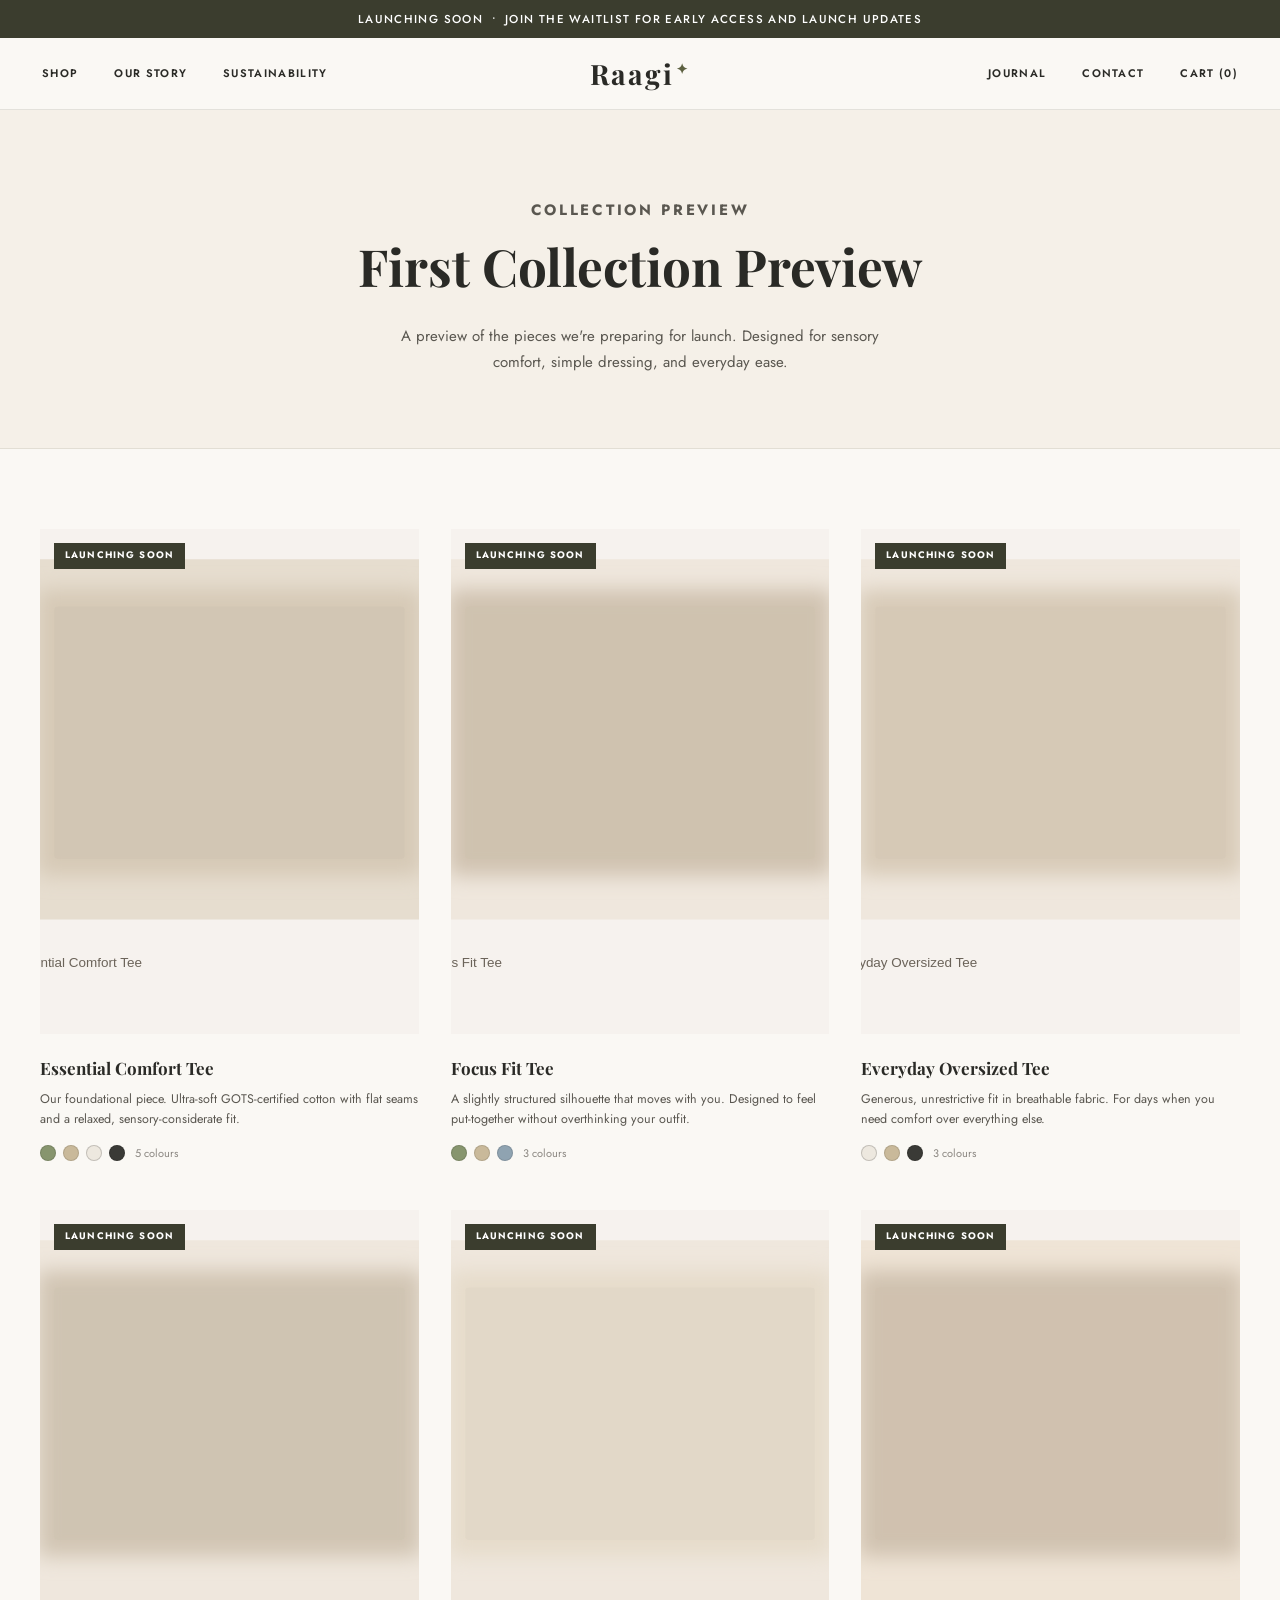
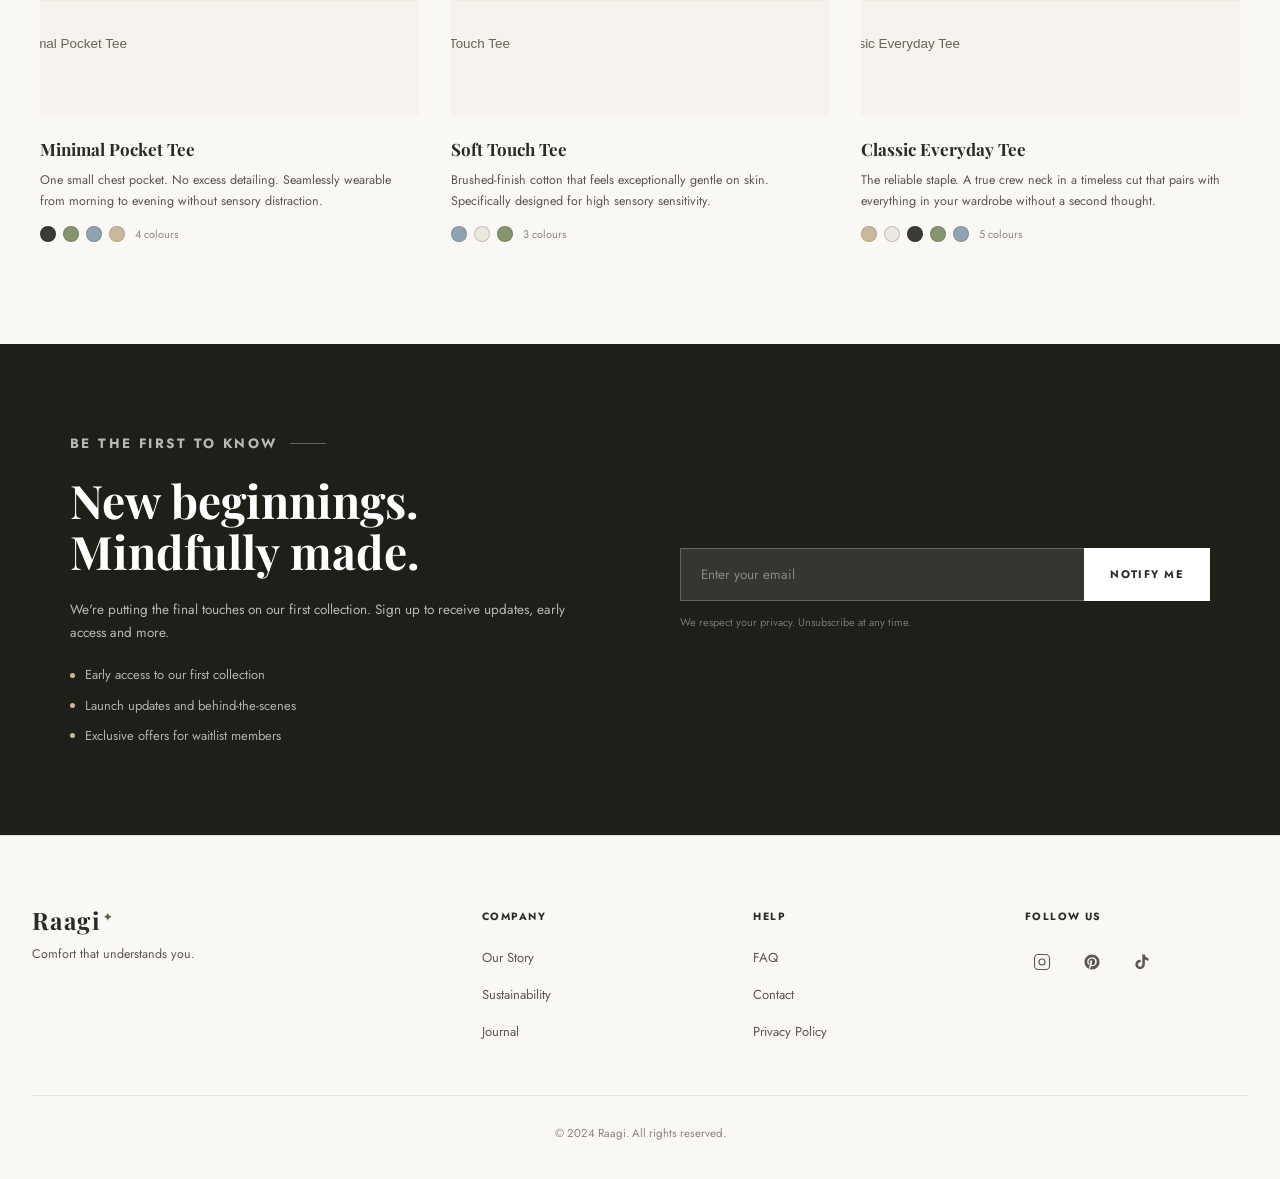
==== shop.html @ 1d4636ae "Initial commit: Raagi landing page and shop" ====
<!DOCTYPE html>
<html lang="en">
<head>
  <meta charset="UTF-8" />
  <meta name="viewport" content="width=device-width, initial-scale=1.0" />
  <title>Shop — Raagi</title>
  <link rel="preconnect" href="https://fonts.googleapis.com" />
  <link rel="preconnect" href="https://fonts.gstatic.com" crossorigin />
  <link href="https://fonts.googleapis.com/css2?family=Playfair+Display:wght@400;700&family=Jost:wght@300;400;500;600;700&display=swap" rel="stylesheet" />
  <link rel="stylesheet" href="styles.css" />
</head>
<body>

  <!-- ── Announcement Bar ─────────────────────────────────── -->
  <div class="announcement-bar">
    Launching Soon &nbsp;•&nbsp; Join the waitlist for early access and launch updates
  </div>

  <!-- ── Navigation ──────────────────────────────────────── -->
  <nav class="site-nav" id="siteNav">
    <div class="nav-inner">
      <div class="nav-left">
        <a href="shop.html" class="nav-link">Shop</a>
        <a href="index.html#story" class="nav-link">Our Story</a>
        <a href="index.html#sustainability" class="nav-link">Sustainability</a>
      </div>

      <a href="index.html" class="nav-logo">
        <span class="nav-logo-text">Raagi<sup>✦</sup></span>
      </a>

      <div class="nav-right">
        <a href="index.html#journal" class="nav-link">Journal</a>
        <a href="index.html#contact" class="nav-link">Contact</a>
        <a href="#" class="nav-link">Cart (0)</a>
        <button class="nav-hamburger" id="menuBtn" aria-label="Open menu">
          <span></span><span></span><span></span>
        </button>
      </div>
    </div>
  </nav>

  <!-- Mobile Nav Overlay -->
  <div class="mobile-nav" id="mobileNav">
    <button class="mobile-nav-close" id="menuClose" aria-label="Close menu">&times;</button>
    <a href="shop.html" class="nav-link">Shop</a>
    <a href="index.html#story" class="nav-link">Our Story</a>
    <a href="index.html#sustainability" class="nav-link">Sustainability</a>
    <a href="index.html#journal" class="nav-link">Journal</a>
    <a href="index.html#contact" class="nav-link">Contact</a>
    <a href="index.html#waitlist" class="nav-link">Join Waitlist</a>
  </div>

  <!-- ── Shop Hero ────────────────────────────────────────── -->
  <header class="shop-hero">
    <p class="shop-eyebrow">Collection Preview</p>
    <h1>First Collection Preview</h1>
    <p>A preview of the pieces we're preparing for launch. Designed for sensory comfort, simple dressing, and everyday ease.</p>
  </header>

  <!-- ── Products Grid ────────────────────────────────────── -->
  <section class="products-section">
    <div class="products-grid">

      <!-- Product 1 -->
      <article class="product-card">
        <div class="product-img-wrap">
          <div class="product-img-ph" style="background: url('/images/product-1.svg') center/cover no-repeat, linear-gradient(140deg,#ede8df,#c9b99a);">&nbsp;</div>
          <span class="product-badge">Launching Soon</span>
        </div>
        <h2 class="product-name">Essential Comfort Tee</h2>
        <p class="product-desc">Our foundational piece. Ultra-soft GOTS-certified cotton with flat seams and a relaxed, sensory-considerate fit.</p>
        <div class="product-swatches">
          <span class="swatch sage" title="Sage"></span>
          <span class="swatch sand" title="Sand"></span>
          <span class="swatch cream-sw" title="Cream"></span>
          <span class="swatch charcoal-s" title="Charcoal"></span>
          <span class="swatch-label">5 colours</span>
        </div>
      </article>

      <!-- Product 2 -->
      <article class="product-card">
        <div class="product-img-wrap">
          <div class="product-img-ph" style="background: url('/images/product-2.svg') center/cover no-repeat, linear-gradient(140deg,#dde0d5,#87956e);">&nbsp;</div>
          <span class="product-badge">Launching Soon</span>
        </div>
        <h2 class="product-name">Focus Fit Tee</h2>
        <p class="product-desc">A slightly structured silhouette that moves with you. Designed to feel put-together without overthinking your outfit.</p>
        <div class="product-swatches">
          <span class="swatch sage" title="Sage"></span>
          <span class="swatch sand" title="Sand"></span>
          <span class="swatch dusty-blue" title="Dusty Blue"></span>
          <span class="swatch-label">3 colours</span>
        </div>
      </article>

      <!-- Product 3 -->
      <article class="product-card">
        <div class="product-img-wrap">
          <div class="product-img-ph" style="background: url('/images/product-3.svg') center/cover no-repeat, linear-gradient(140deg,#f5f0e8,#ede8df);">&nbsp;</div>
          <span class="product-badge">Launching Soon</span>
        </div>
        <h2 class="product-name">Everyday Oversized Tee</h2>
        <p class="product-desc">Generous, unrestrictive fit in breathable fabric. For days when you need comfort over everything else.</p>
        <div class="product-swatches">
          <span class="swatch cream-sw" title="Cream"></span>
          <span class="swatch sand" title="Sand"></span>
          <span class="swatch charcoal-s" title="Charcoal"></span>
          <span class="swatch-label">3 colours</span>
        </div>
      </article>

      <!-- Product 4 -->
      <article class="product-card">
        <div class="product-img-wrap">
          <div class="product-img-ph" style="background: url('/images/product-4.svg') center/cover no-repeat, linear-gradient(140deg,#3a3a36,#4a4d38);">&nbsp;</div>
          <span class="product-badge">Launching Soon</span>
        </div>
        <h2 class="product-name">Minimal Pocket Tee</h2>
        <p class="product-desc">One small chest pocket. No excess detailing. Seamlessly wearable from morning to evening without sensory distraction.</p>
        <div class="product-swatches">
          <span class="swatch charcoal-s" title="Charcoal"></span>
          <span class="swatch sage" title="Sage"></span>
          <span class="swatch dusty-blue" title="Dusty Blue"></span>
          <span class="swatch sand" title="Sand"></span>
          <span class="swatch-label">4 colours</span>
        </div>
      </article>

      <!-- Product 5 -->
      <article class="product-card">
        <div class="product-img-wrap">
          <div class="product-img-ph" style="background: url('/images/product-5.svg') center/cover no-repeat, linear-gradient(140deg,#8fa3b1,#b5c4cc);">&nbsp;</div>
          <span class="product-badge">Launching Soon</span>
        </div>
        <h2 class="product-name">Soft Touch Tee</h2>
        <p class="product-desc">Brushed-finish cotton that feels exceptionally gentle on skin. Specifically designed for high sensory sensitivity.</p>
        <div class="product-swatches">
          <span class="swatch dusty-blue" title="Dusty Blue"></span>
          <span class="swatch cream-sw" title="Cream"></span>
          <span class="swatch sage" title="Sage"></span>
          <span class="swatch-label">3 colours</span>
        </div>
      </article>

      <!-- Product 6 -->
      <article class="product-card">
        <div class="product-img-wrap">
          <div class="product-img-ph" style="background: url('/images/product-6.svg') center/cover no-repeat, linear-gradient(140deg,#c9b99a,#b0a08a);">&nbsp;</div>
          <span class="product-badge">Launching Soon</span>
        </div>
        <h2 class="product-name">Classic Everyday Tee</h2>
        <p class="product-desc">The reliable staple. A true crew neck in a timeless cut that pairs with everything in your wardrobe without a second thought.</p>
        <div class="product-swatches">
          <span class="swatch sand" title="Sand"></span>
          <span class="swatch cream-sw" title="Cream"></span>
          <span class="swatch charcoal-s" title="Charcoal"></span>
          <span class="swatch sage" title="Sage"></span>
          <span class="swatch dusty-blue" title="Dusty Blue"></span>
          <span class="swatch-label">5 colours</span>
        </div>
      </article>

    </div>
  </section>

  <!-- ── Waitlist CTA ─────────────────────────────────────── -->
  <section class="waitlist-section" id="waitlist">
    <div class="waitlist-bg"></div>
    <div class="waitlist-overlay"></div>
    <div class="waitlist-inner">

      <div class="waitlist-left">
        <p class="waitlist-eyebrow">Be the first to know</p>
        <h2>New beginnings.<br>Mindfully made.</h2>
        <p>We're putting the final touches on our first collection. Sign up to receive updates, early access and more.</p>
        <ul class="waitlist-bullets">
          <li>Early access to our first collection</li>
          <li>Launch updates and behind-the-scenes</li>
          <li>Exclusive offers for waitlist members</li>
        </ul>
      </div>

      <div class="waitlist-right">
        <div class="waitlist-form-wrap" id="waitlistFormWrap">
          <form class="waitlist-form" id="waitlistForm" novalidate>
            <input type="email" id="waitlistEmail" placeholder="Enter your email" autocomplete="email" required />
            <button type="submit">Notify Me</button>
          </form>
          <p class="waitlist-note">We respect your privacy. Unsubscribe at any time.</p>
        </div>
        <p class="waitlist-success" id="waitlistSuccess">
          Thank you — you're on the list. We'll be in touch soon.
        </p>
      </div>

    </div>
  </section>

  <!-- ── Footer ──────────────────────────────────────────── -->
  <footer class="site-footer">
    <div class="footer-inner">

      <div class="footer-brand">
        <div class="footer-logo-text">Raagi<sup>✦</sup></div>
        <p class="footer-brand-tagline">Comfort that understands you.</p>
      </div>

      <div class="footer-col">
        <h4>Company</h4>
        <ul>
          <li><a href="index.html#story">Our Story</a></li>
          <li><a href="index.html#sustainability">Sustainability</a></li>
          <li><a href="index.html#journal">Journal</a></li>
        </ul>
      </div>

      <div class="footer-col">
        <h4>Help</h4>
        <ul>
          <li><a href="index.html#faq">FAQ</a></li>
          <li><a href="index.html#contact">Contact</a></li>
          <li><a href="index.html#privacy">Privacy Policy</a></li>
        </ul>
      </div>

      <div class="footer-col">
        <h4>Follow Us</h4>
        <div class="footer-social">
          <a href="#" aria-label="Instagram">
            <svg viewBox="0 0 24 24" fill="none" stroke="currentColor" stroke-width="1.5" stroke-linecap="round" stroke-linejoin="round">
              <rect x="2" y="2" width="20" height="20" rx="5" ry="5"/>
              <circle cx="12" cy="12" r="4"/>
              <circle cx="17.5" cy="6.5" r="0.5" fill="currentColor" stroke="none"/>
            </svg>
          </a>
          <a href="#" aria-label="Pinterest">
            <svg viewBox="0 0 24 24" fill="currentColor">
              <path d="M12 2C6.477 2 2 6.477 2 12c0 4.236 2.636 7.855 6.356 9.312-.088-.791-.167-2.005.035-2.868.181-.78 1.172-4.97 1.172-4.97s-.299-.598-.299-1.482c0-1.388.806-2.428 1.808-2.428.853 0 1.267.641 1.267 1.408 0 .858-.546 2.14-.828 3.33-.236.995.499 1.806 1.476 1.806 1.773 0 3.137-1.868 3.137-4.567 0-2.387-1.715-4.055-4.165-4.055-2.837 0-4.502 2.128-4.502 4.328 0 .857.33 1.775.741 2.276a.3.3 0 0 1 .069.284c-.075.314-.243.995-.276 1.134-.044.181-.146.219-.337.132-1.249-.581-2.03-2.407-2.03-3.874 0-3.154 2.292-6.052 6.608-6.052 3.469 0 6.165 2.473 6.165 5.776 0 3.447-2.173 6.22-5.19 6.22-1.013 0-1.966-.527-2.292-1.148l-.623 2.378c-.226.869-.835 1.958-1.244 2.621.938.29 1.931.446 2.962.446 5.523 0 10-4.477 10-10S17.523 2 12 2z"/>
            </svg>
          </a>
          <a href="#" aria-label="TikTok">
            <svg viewBox="0 0 24 24" fill="currentColor">
              <path d="M19.59 6.69a4.83 4.83 0 0 1-3.77-4.25V2h-3.45v13.67a2.89 2.89 0 0 1-2.88 2.5 2.89 2.89 0 0 1-2.89-2.89 2.89 2.89 0 0 1 2.89-2.89c.28 0 .54.04.79.1V9.01a6.33 6.33 0 0 0-.79-.05 6.34 6.34 0 0 0-6.34 6.34 6.34 6.34 0 0 0 6.34 6.34 6.34 6.34 0 0 0 6.33-6.34V8.69a8.18 8.18 0 0 0 4.78 1.52V6.75a4.85 4.85 0 0 1-1.01-.06z"/>
            </svg>
          </a>
        </div>
      </div>

    </div>
    <div class="footer-bottom">
      &copy; 2024 Raagi. All rights reserved.
    </div>
  </footer>

  <script src="script.js"></script>
</body>
</html>
---- styles.css ----
/* ============================================================
   RAAGI — Main Stylesheet
   ============================================================ */

/* ── Reset & Base ─────────────────────────────────────────── */
*, *::before, *::after { box-sizing: border-box; margin: 0; padding: 0; }

:root {
  --olive:       #3b3d2e;
  --olive-mid:   #4a4d38;
  --olive-light: #5c6040;
  --beige:       #f5f0e8;
  --beige-mid:   #ede8df;
  --cream:       #faf8f4;
  --sand:        #c9b99a;
  --charcoal:    #2a2a26;
  --text:        #2a2a26;
  --text-soft:   #5a5750;
  --text-muted:  #8a8680;
  --white:       #ffffff;

  --font-serif:  'Playfair Display', Georgia, 'Times New Roman', serif;
  --font-sans:   'Jost', 'Inter', system-ui, sans-serif;

  --nav-h:       72px;
  --bar-h:       38px;
}

html { scroll-behavior: smooth; }

body {
  font-family: var(--font-sans);
  font-size: 15px;
  line-height: 1.65;
  color: var(--text);
  background: var(--cream);
  -webkit-font-smoothing: antialiased;
}

a { color: inherit; text-decoration: none; }
img { display: block; width: 100%; height: 100%; object-fit: cover; }
ul { list-style: none; }
button { cursor: pointer; border: none; background: none; font-family: inherit; }

/* ── Announcement Bar ─────────────────────────────────────── */
.announcement-bar {
  background: var(--olive);
  color: var(--white);
  text-align: center;
  font-size: 11.5px;
  font-weight: 500;
  letter-spacing: 0.12em;
  text-transform: uppercase;
  padding: 0 20px;
  height: var(--bar-h);
  display: flex;
  align-items: center;
  justify-content: center;
  position: relative;
  z-index: 200;
}

/* ── Navigation ───────────────────────────────────────────── */
.site-nav {
  position: sticky;
  top: 0;
  z-index: 100;
  background: var(--cream);
  border-bottom: 1px solid rgba(58,61,46,.12);
  height: var(--nav-h);
  transition: box-shadow .3s;
}
.site-nav.scrolled { box-shadow: 0 2px 18px rgba(42,42,38,.08); }

.nav-inner {
  max-width: 1260px;
  margin: 0 auto;
  padding: 0 32px;
  height: 100%;
  display: grid;
  grid-template-columns: 1fr auto 1fr;
  align-items: center;
}

.nav-left, .nav-right {
  display: flex;
  align-items: center;
  gap: 36px;
}
.nav-right { justify-content: flex-end; }

.nav-link {
  font-size: 11px;
  font-weight: 600;
  letter-spacing: .12em;
  text-transform: uppercase;
  color: var(--text);
  transition: color .2s;
}
.nav-link:hover { color: var(--olive-light); }

.nav-logo {
  text-align: center;
  display: flex;
  flex-direction: column;
  align-items: center;
  line-height: 1;
}
.nav-logo-text {
  font-family: var(--font-serif);
  font-size: 28px;
  font-weight: 700;
  letter-spacing: .08em;
  color: var(--charcoal);
  line-height: 1;
  display: flex;
  align-items: flex-start;
  gap: 2px;
}
.nav-logo-text sup {
  font-size: 14px;
  color: var(--olive-light);
  margin-top: 2px;
}

/* Mobile hamburger */
.nav-hamburger {
  display: none;
  flex-direction: column;
  gap: 5px;
  padding: 6px;
  background: none;
  border: none;
  cursor: pointer;
}
.nav-hamburger span {
  display: block;
  width: 22px;
  height: 1.5px;
  background: var(--charcoal);
  transition: .3s;
}

.mobile-nav {
  display: none;
  position: fixed;
  inset: 0;
  background: var(--cream);
  z-index: 300;
  flex-direction: column;
  align-items: center;
  justify-content: center;
  gap: 32px;
}
.mobile-nav.open { display: flex; }
.mobile-nav .nav-link { font-size: 16px; letter-spacing: .1em; }
.mobile-nav-close {
  position: absolute;
  top: 20px;
  right: 24px;
  font-size: 28px;
  color: var(--charcoal);
  background: none;
  border: none;
  cursor: pointer;
  line-height: 1;
}

/* ── Buttons ──────────────────────────────────────────────── */
.btn-primary {
  display: inline-block;
  background: var(--charcoal);
  color: var(--white);
  font-size: 11px;
  font-weight: 600;
  letter-spacing: .14em;
  text-transform: uppercase;
  padding: 14px 30px;
  transition: background .25s, transform .2s;
}
.btn-primary:hover { background: var(--olive); transform: translateY(-1px); }

.btn-outline {
  display: inline-block;
  border: 1.5px solid var(--charcoal);
  color: var(--charcoal);
  font-size: 11px;
  font-weight: 600;
  letter-spacing: .14em;
  text-transform: uppercase;
  padding: 13px 28px;
  transition: background .25s, color .25s, transform .2s;
}
.btn-outline:hover { background: var(--charcoal); color: var(--white); transform: translateY(-1px); }

/* ── Hero Section ─────────────────────────────────────────── */
.hero {
  position: relative;
  height: calc(100vh - var(--nav-h) - var(--bar-h));
  min-height: 560px;
  max-height: 900px;
  overflow: hidden;
}
.hero-img {
  position: absolute;
  inset: 0;
  background: #4a4840 url('/images/hero.svg') center/cover no-repeat;
}
.hero-overlay {
  position: absolute;
  inset: 0;
  background: linear-gradient(
    105deg,
    rgba(30,30,24,.74) 0%,
    rgba(30,30,24,.46) 55%,
    rgba(30,30,24,.12) 100%
  );
}
.hero-content {
  position: relative;
  z-index: 2;
  height: 100%;
  display: flex;
  align-items: center;
  max-width: 1260px;
  margin: 0 auto;
  padding: 0 60px;
}
.hero-text { max-width: 520px; }

.hero-text h1 {
  font-family: var(--font-serif);
  font-size: clamp(36px, 5.5vw, 72px);
  font-weight: 700;
  color: var(--white);
  line-height: 1.12;
  margin-bottom: 12px;
}
.hero-divider {
  width: 44px;
  height: 2px;
  background: var(--sand);
  margin: 20px 0;
}
.hero-text p {
  font-size: clamp(13px, 1.2vw, 15px);
  color: rgba(255,255,255,.85);
  line-height: 1.75;
  max-width: 380px;
  margin-bottom: 36px;
}

/* ── Values / Icons Section ───────────────────────────────── */
.values-section {
  background: var(--cream);
  border-top: 1px solid rgba(58,61,46,.10);
  border-bottom: 1px solid rgba(58,61,46,.10);
  padding: 56px 32px;
}
.values-inner {
  max-width: 1100px;
  margin: 0 auto;
  display: grid;
  grid-template-columns: repeat(4, 1fr);
  gap: 32px;
}
.value-item {
  display: flex;
  flex-direction: column;
  align-items: center;
  text-align: center;
  gap: 14px;
}
.value-icon {
  width: 44px;
  height: 44px;
  color: var(--olive);
}
.value-icon svg {
  width: 100%;
  height: 100%;
  stroke: currentColor;
  fill: none;
  stroke-width: 1.4;
  stroke-linecap: round;
  stroke-linejoin: round;
}
.value-item h3 {
  font-size: 11px;
  font-weight: 700;
  letter-spacing: .10em;
  text-transform: uppercase;
  color: var(--charcoal);
}
.value-item p {
  font-size: 12.5px;
  color: var(--text-soft);
  line-height: 1.65;
  max-width: 180px;
}

/* ── Story Section ────────────────────────────────────────── */
.story-section { background: var(--beige); }

.story-grid {
  display: grid;
  grid-template-columns: 1fr 1fr 1fr 1fr;
  min-height: 560px;
}

.story-text-card {
  padding: 72px 52px;
  display: flex;
  flex-direction: column;
  justify-content: center;
  background: var(--beige);
}
.story-label {
  font-size: 10px;
  font-weight: 700;
  letter-spacing: .18em;
  text-transform: uppercase;
  color: var(--text-muted);
  margin-bottom: 20px;
}
.story-text-card h2 {
  font-family: var(--font-serif);
  font-size: clamp(22px, 2.5vw, 34px);
  font-weight: 700;
  color: var(--charcoal);
  line-height: 1.22;
  margin-bottom: 20px;
}
.story-text-card p {
  font-size: 13px;
  color: var(--text-soft);
  line-height: 1.78;
  margin-bottom: 10px;
}
.link-arrow {
  display: inline-flex;
  align-items: center;
  gap: 8px;
  font-size: 11px;
  font-weight: 700;
  letter-spacing: .12em;
  text-transform: uppercase;
  color: var(--charcoal);
  margin-top: 20px;
  transition: gap .2s;
  border: none;
  background: none;
  cursor: pointer;
}
.link-arrow:hover { gap: 14px; }

.story-img-card { overflow: hidden; min-height: 360px; }
.img-placeholder {
  width: 100%;
  height: 100%;
  background: linear-gradient(140deg, var(--beige-mid) 0%, var(--sand) 100%);
  display: flex;
  align-items: center;
  justify-content: center;
  color: rgba(255,255,255,.55);
  font-size: 11px;
  letter-spacing: .08em;
  text-transform: uppercase;
}

.story-dark-card {
  background: var(--olive);
  padding: 72px 48px;
  display: flex;
  flex-direction: column;
  justify-content: center;
}
.crafted-label {
  font-size: 10px;
  font-weight: 700;
  letter-spacing: .18em;
  text-transform: uppercase;
  color: rgba(255,255,255,.45);
  margin-bottom: 20px;
}
.story-dark-card h2 {
  font-family: var(--font-serif);
  font-size: clamp(22px, 2.3vw, 32px);
  font-weight: 700;
  color: var(--white);
  line-height: 1.25;
  margin-bottom: 20px;
}
.story-dark-card p {
  font-size: 13px;
  color: rgba(255,255,255,.72);
  line-height: 1.78;
  margin-bottom: 10px;
}
.link-arrow-light {
  display: inline-flex;
  align-items: center;
  gap: 8px;
  font-size: 11px;
  font-weight: 700;
  letter-spacing: .12em;
  text-transform: uppercase;
  color: rgba(255,255,255,.75);
  margin-top: 20px;
  transition: gap .2s, color .2s;
  border: none;
  background: none;
  cursor: pointer;
}
.link-arrow-light:hover { gap: 14px; color: var(--white); }

.story-craft-card { overflow: hidden; }

/* ── Waitlist Section ─────────────────────────────────────── */
.waitlist-section {
  position: relative;
  overflow: hidden;
  min-height: 460px;
  display: flex;
  align-items: center;
}
.waitlist-bg {
  position: absolute;
  inset: 0;
  background: var(--charcoal);
}
.waitlist-overlay {
  position: absolute;
  inset: 0;
  background: rgba(28,28,22,.70);
}
.waitlist-inner {
  position: relative;
  z-index: 2;
  max-width: 1260px;
  margin: 0 auto;
  padding: 88px 60px;
  width: 100%;
  display: grid;
  grid-template-columns: 1fr 1fr;
  gap: 80px;
  align-items: center;
}
.waitlist-eyebrow {
  font-size: 10.5px;
  font-weight: 700;
  letter-spacing: .18em;
  text-transform: uppercase;
  color: rgba(255,255,255,.50);
  margin-bottom: 20px;
  display: flex;
  align-items: center;
  gap: 12px;
}
.waitlist-eyebrow::after {
  content: '';
  display: block;
  width: 36px;
  height: 1px;
  background: rgba(255,255,255,.3);
}
.waitlist-left h2 {
  font-family: var(--font-serif);
  font-size: clamp(28px, 3.6vw, 52px);
  font-weight: 700;
  color: var(--white);
  line-height: 1.12;
  margin-bottom: 20px;
}
.waitlist-left p {
  font-size: 13.5px;
  color: rgba(255,255,255,.68);
  line-height: 1.72;
  margin-bottom: 20px;
}
.waitlist-bullets { display: flex; flex-direction: column; gap: 9px; }
.waitlist-bullets li {
  font-size: 13px;
  color: rgba(255,255,255,.65);
  display: flex;
  align-items: center;
  gap: 10px;
}
.waitlist-bullets li::before {
  content: '';
  width: 5px;
  height: 5px;
  border-radius: 50%;
  background: var(--sand);
  flex-shrink: 0;
}

.waitlist-right { display: flex; flex-direction: column; }
.waitlist-form { display: flex; gap: 0; }
.waitlist-form input[type="email"] {
  flex: 1;
  padding: 16px 20px;
  font-family: var(--font-sans);
  font-size: 13.5px;
  background: rgba(255,255,255,.10);
  color: var(--white);
  outline: none;
  border: 1px solid rgba(255,255,255,.22);
  border-right: none;
  transition: background .2s;
}
.waitlist-form input::placeholder { color: rgba(255,255,255,.40); }
.waitlist-form input:focus { background: rgba(255,255,255,.16); }
.waitlist-form button {
  padding: 16px 26px;
  background: var(--white);
  color: var(--charcoal);
  font-family: var(--font-sans);
  font-size: 11px;
  font-weight: 700;
  letter-spacing: .13em;
  text-transform: uppercase;
  border: none;
  cursor: pointer;
  white-space: nowrap;
  transition: background .2s;
}
.waitlist-form button:hover { background: var(--beige); }
.waitlist-note {
  font-size: 11px;
  color: rgba(255,255,255,.38);
  margin-top: 12px;
}
.waitlist-success {
  display: none;
  color: rgba(255,255,255,.88);
  font-size: 14px;
  padding: 20px 0 4px;
  font-style: italic;
}
.waitlist-success.visible { display: block; }
.waitlist-form-wrap.hidden { display: none; }

/* ── Footer ───────────────────────────────────────────────── */
.site-footer {
  background: var(--cream);
  border-top: 1px solid rgba(58,61,46,.12);
  padding: 72px 32px 36px;
}
.footer-inner {
  max-width: 1260px;
  margin: 0 auto;
  display: grid;
  grid-template-columns: 1.8fr 1fr 1fr 1fr;
  gap: 48px;
  padding-bottom: 52px;
  border-bottom: 1px solid rgba(58,61,46,.10);
}
.footer-logo-text {
  font-family: var(--font-serif);
  font-size: 24px;
  font-weight: 700;
  color: var(--charcoal);
  letter-spacing: .06em;
  display: flex;
  align-items: flex-start;
  gap: 2px;
  line-height: 1;
}
.footer-logo-text sup {
  font-size: 11px;
  color: var(--olive-light);
  margin-top: 3px;
}
.footer-brand-tagline {
  font-size: 12.5px;
  color: var(--text-soft);
  line-height: 1.65;
  margin-top: 12px;
  max-width: 210px;
}
.footer-col h4 {
  font-size: 10.5px;
  font-weight: 700;
  letter-spacing: .14em;
  text-transform: uppercase;
  color: var(--charcoal);
  margin-bottom: 20px;
}
.footer-col ul { display: flex; flex-direction: column; gap: 12px; }
.footer-col ul a {
  font-size: 13px;
  color: var(--text-soft);
  transition: color .2s;
}
.footer-col ul a:hover { color: var(--charcoal); }
.footer-social { display: flex; gap: 16px; margin-top: 4px; }
.footer-social a {
  width: 34px;
  height: 34px;
  display: flex;
  align-items: center;
  justify-content: center;
  color: var(--text-soft);
  transition: color .2s;
}
.footer-social a:hover { color: var(--charcoal); }
.footer-social svg { width: 18px; height: 18px; }
.footer-bottom {
  max-width: 1260px;
  margin: 28px auto 0;
  text-align: center;
  font-size: 11.5px;
  color: var(--text-muted);
}

/* ── Shop Page ────────────────────────────────────────────── */
.shop-hero {
  background: var(--beige);
  text-align: center;
  padding: 88px 32px 72px;
  border-bottom: 1px solid rgba(58,61,46,.10);
}
.shop-eyebrow {
  font-size: 10.5px;
  font-weight: 700;
  letter-spacing: .18em;
  text-transform: uppercase;
  color: var(--text-muted);
  margin-bottom: 16px;
}
.shop-hero h1 {
  font-family: var(--font-serif);
  font-size: clamp(30px, 4vw, 52px);
  font-weight: 700;
  color: var(--charcoal);
  margin-bottom: 16px;
}
.shop-hero p {
  font-size: 15px;
  color: var(--text-soft);
  max-width: 520px;
  margin: 0 auto;
  line-height: 1.72;
}

.products-section {
  background: var(--cream);
  padding: 80px 32px 100px;
}
.products-grid {
  max-width: 1200px;
  margin: 0 auto;
  display: grid;
  grid-template-columns: repeat(3, 1fr);
  gap: 48px 32px;
}
.product-card { display: flex; flex-direction: column; }
.product-img-wrap {
  position: relative;
  aspect-ratio: 3/4;
  overflow: hidden;
  background: var(--beige-mid);
  margin-bottom: 20px;
}
.product-img-ph {
  width: 100%;
  height: 100%;
  background: linear-gradient(140deg, var(--beige-mid) 0%, var(--sand) 100%);
  display: flex;
  align-items: center;
  justify-content: center;
  color: rgba(255,255,255,.55);
  font-size: 11px;
  letter-spacing: .08em;
  text-transform: uppercase;
  transition: transform .5s ease;
}
.product-card:hover .product-img-ph { transform: scale(1.04); }
.product-badge {
  position: absolute;
  top: 14px;
  left: 14px;
  background: var(--olive);
  color: var(--white);
  font-size: 9.5px;
  font-weight: 700;
  letter-spacing: .12em;
  text-transform: uppercase;
  padding: 5px 11px;
  z-index: 1;
}
.product-name {
  font-family: var(--font-serif);
  font-size: 17px;
  font-weight: 700;
  color: var(--charcoal);
  margin-bottom: 7px;
}
.product-desc {
  font-size: 12.5px;
  color: var(--text-soft);
  line-height: 1.65;
  margin-bottom: 14px;
}
.product-swatches {
  display: flex;
  align-items: center;
  gap: 7px;
}
.swatch {
  width: 16px;
  height: 16px;
  border-radius: 50%;
  border: 1.5px solid rgba(0,0,0,.12);
  flex-shrink: 0;
  title: attr(data-name);
}
.swatch.sage       { background: #87956e; }
.swatch.sand       { background: #c9b99a; }
.swatch.cream-sw   { background: #ede8df; border-color: rgba(0,0,0,.18); }
.swatch.charcoal-s { background: #3a3a36; }
.swatch.dusty-blue { background: #8fa3b1; }
.swatch-label {
  font-size: 11px;
  color: var(--text-muted);
  margin-left: 3px;
}

/* ── Responsive ───────────────────────────────────────────── */
@media (max-width: 1100px) {
  .story-grid {
    grid-template-columns: 1fr 1fr;
    grid-template-rows: auto auto;
  }
  .story-text-card { grid-column: 1; grid-row: 1; }
  .story-img-card  { grid-column: 2; grid-row: 1; min-height: 360px; }
  .story-dark-card { grid-column: 2; grid-row: 2; }
  .story-craft-card { display: none; }
  .story-img-card.second { grid-column: 1; grid-row: 2; }
}

@media (max-width: 900px) {
  .values-inner { grid-template-columns: repeat(2, 1fr); gap: 36px 24px; }
  .waitlist-inner { grid-template-columns: 1fr; gap: 40px; padding: 64px 40px; }
  .footer-inner { grid-template-columns: 1fr 1fr; row-gap: 40px; }
  .products-grid { grid-template-columns: repeat(2, 1fr); }
  .nav-left .nav-link,
  .nav-right .nav-link { display: none; }
  .nav-hamburger { display: flex; }
}

@media (max-width: 680px) {
  :root { --nav-h: 60px; --bar-h: 34px; }
  .hero-content { padding: 0 28px; }
  .hero-text p { max-width: 100%; }
  .story-grid { grid-template-columns: 1fr; }
  .story-img-card  { min-height: 280px; grid-column: 1; grid-row: auto; }
  .story-dark-card { grid-column: 1; grid-row: auto; }
  .story-text-card { padding: 52px 28px; }
  .story-dark-card  { padding: 52px 28px; }
  .story-craft-card { display: none; }
  .footer-inner { grid-template-columns: 1fr; }
  .waitlist-inner { padding: 56px 28px; }
  .waitlist-form { flex-direction: column; }
  .waitlist-form input[type="email"] {
    border-right: 1px solid rgba(255,255,255,.22);
    border-bottom: none;
  }
  .products-grid { grid-template-columns: 1fr; max-width: 420px; }
  .announcement-bar { font-size: 10px; letter-spacing: .07em; }
  .nav-inner { padding: 0 20px; }
  .hero-text h1 { font-size: 36px; }
}
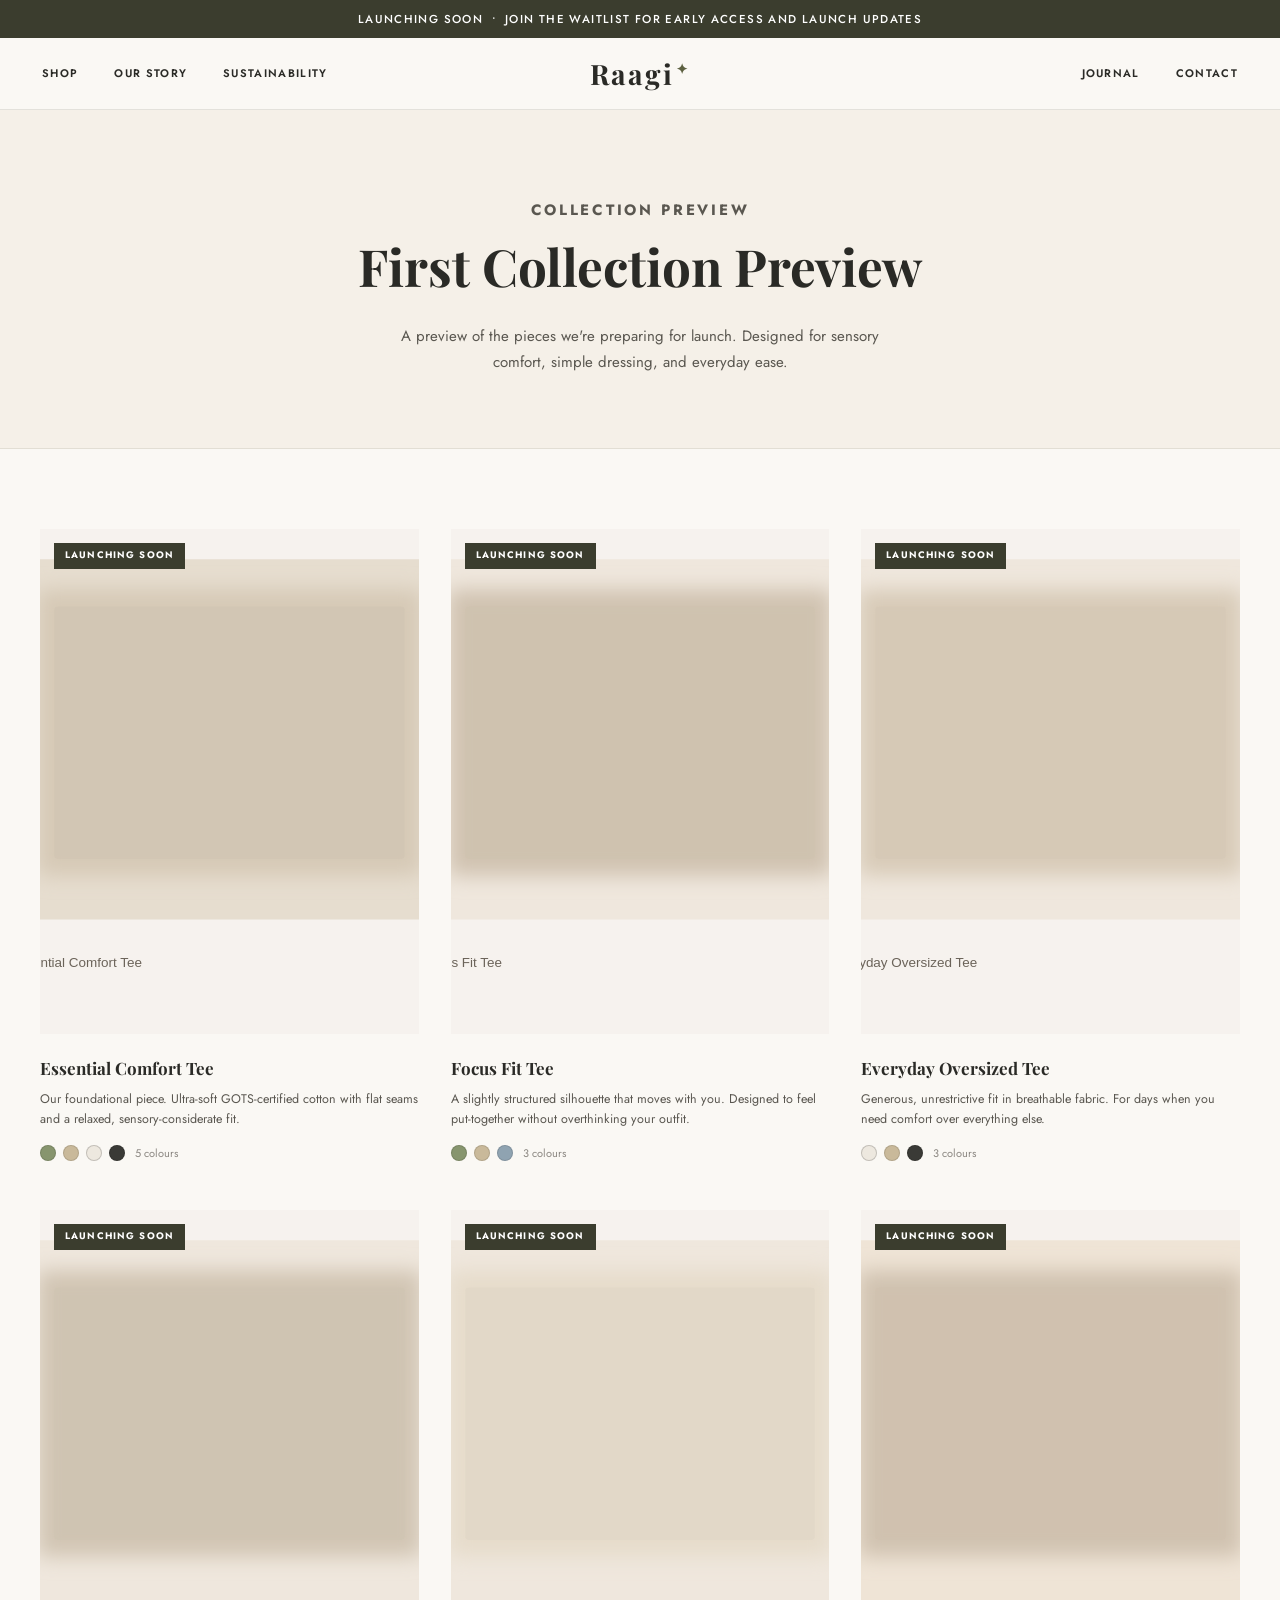
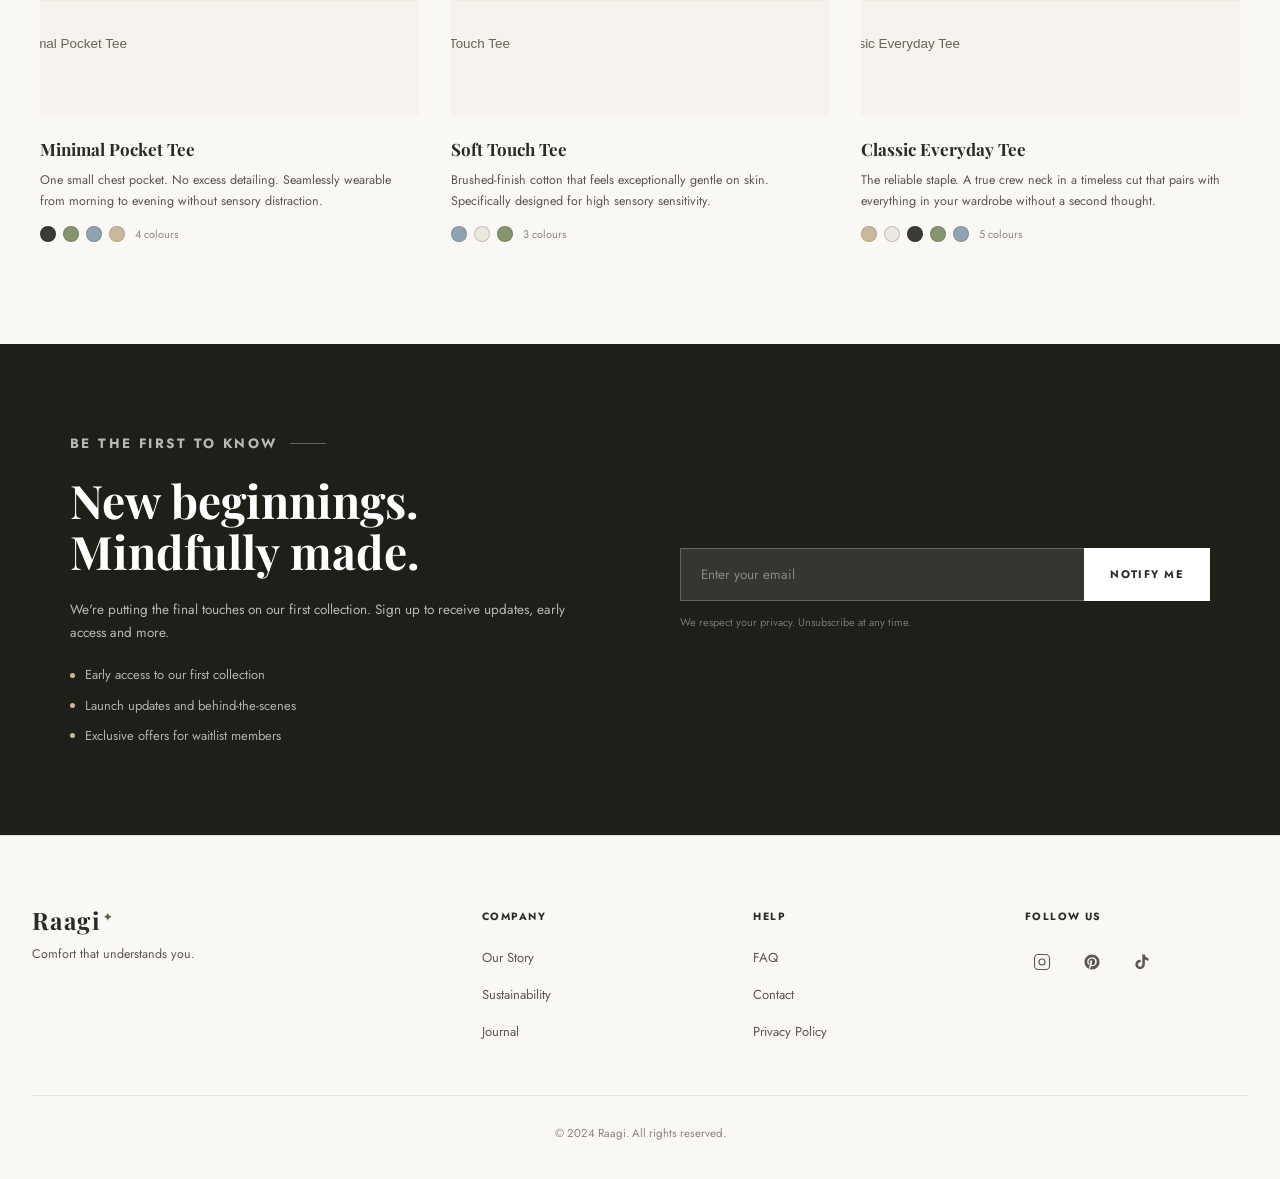
==== commit bf1153d5: "Fix nav links, remove cart, add Formspree form integration" ====
--- a/shop.html
+++ b/shop.html
@@ -22,7 +22,7 @@
       <div class="nav-left">
         <a href="shop.html" class="nav-link">Shop</a>
         <a href="index.html#story" class="nav-link">Our Story</a>
-        <a href="index.html#sustainability" class="nav-link">Sustainability</a>
+        <a href="index.html#story" class="nav-link">Sustainability</a>
       </div>
 
       <a href="index.html" class="nav-logo">
@@ -30,9 +30,8 @@
       </a>
 
       <div class="nav-right">
-        <a href="index.html#journal" class="nav-link">Journal</a>
-        <a href="index.html#contact" class="nav-link">Contact</a>
-        <a href="#" class="nav-link">Cart (0)</a>
+        <a href="index.html#waitlist" class="nav-link">Journal</a>
+        <a href="index.html#waitlist" class="nav-link">Contact</a>
         <button class="nav-hamburger" id="menuBtn" aria-label="Open menu">
           <span></span><span></span><span></span>
         </button>
@@ -45,9 +44,9 @@
     <button class="mobile-nav-close" id="menuClose" aria-label="Close menu">&times;</button>
     <a href="shop.html" class="nav-link">Shop</a>
     <a href="index.html#story" class="nav-link">Our Story</a>
-    <a href="index.html#sustainability" class="nav-link">Sustainability</a>
-    <a href="index.html#journal" class="nav-link">Journal</a>
-    <a href="index.html#contact" class="nav-link">Contact</a>
+    <a href="index.html#story" class="nav-link">Sustainability</a>
+    <a href="index.html#waitlist" class="nav-link">Journal</a>
+    <a href="index.html#waitlist" class="nav-link">Contact</a>
     <a href="index.html#waitlist" class="nav-link">Join Waitlist</a>
   </div>
 
@@ -184,8 +183,8 @@
 
       <div class="waitlist-right">
         <div class="waitlist-form-wrap" id="waitlistFormWrap">
-          <form class="waitlist-form" id="waitlistForm" novalidate>
-            <input type="email" id="waitlistEmail" placeholder="Enter your email" autocomplete="email" required />
+          <form class="waitlist-form" id="waitlistForm" method="POST" action="https://formspree.io/f/YOUR_FORM_ID" novalidate>
+            <input type="email" id="waitlistEmail" name="email" placeholder="Enter your email" autocomplete="email" required />
             <button type="submit">Notify Me</button>
           </form>
           <p class="waitlist-note">We respect your privacy. Unsubscribe at any time.</p>
@@ -211,17 +210,17 @@
         <h4>Company</h4>
         <ul>
           <li><a href="index.html#story">Our Story</a></li>
-          <li><a href="index.html#sustainability">Sustainability</a></li>
-          <li><a href="index.html#journal">Journal</a></li>
+          <li><a href="index.html#story">Sustainability</a></li>
+          <li><a href="index.html#waitlist">Journal</a></li>
         </ul>
       </div>
 
       <div class="footer-col">
         <h4>Help</h4>
         <ul>
-          <li><a href="index.html#faq">FAQ</a></li>
-          <li><a href="index.html#contact">Contact</a></li>
-          <li><a href="index.html#privacy">Privacy Policy</a></li>
+          <li><a href="index.html#waitlist">FAQ</a></li>
+          <li><a href="index.html#waitlist">Contact</a></li>
+          <li><a href="index.html#waitlist">Privacy Policy</a></li>
         </ul>
       </div>
 
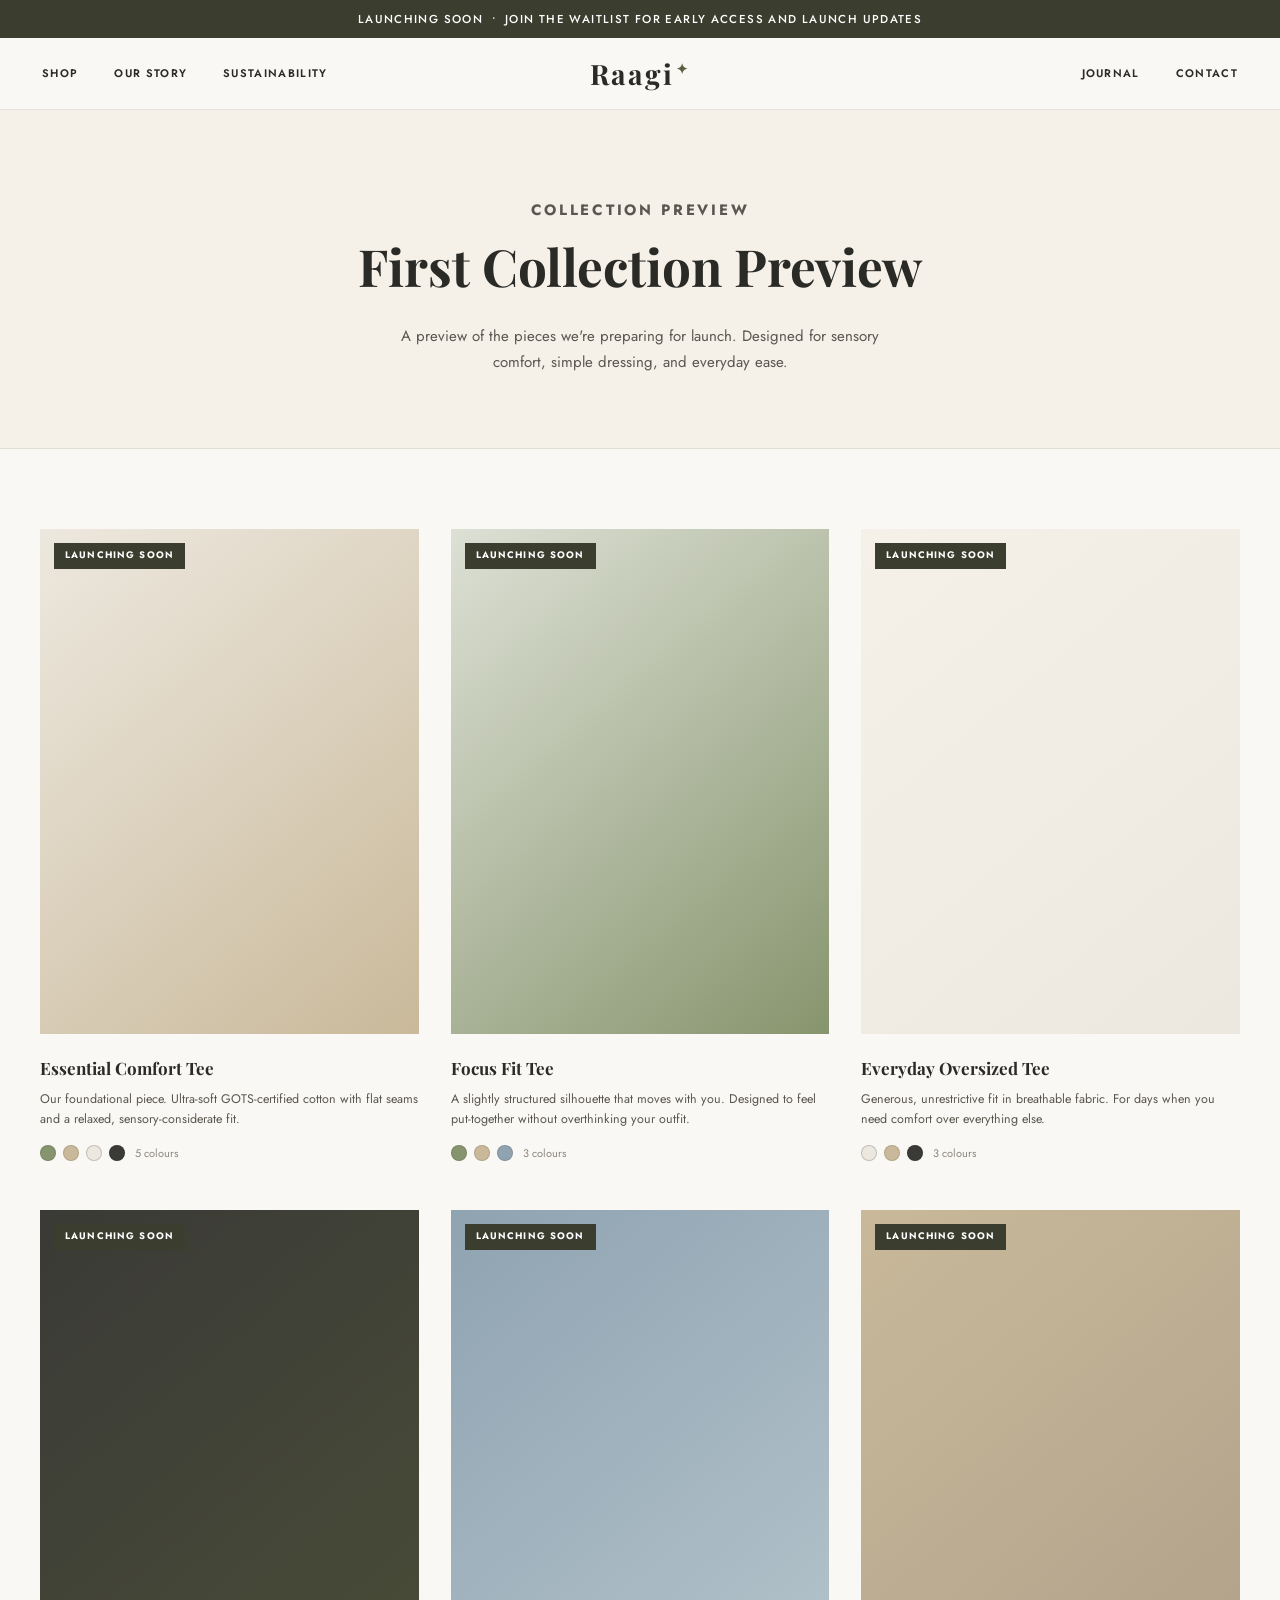
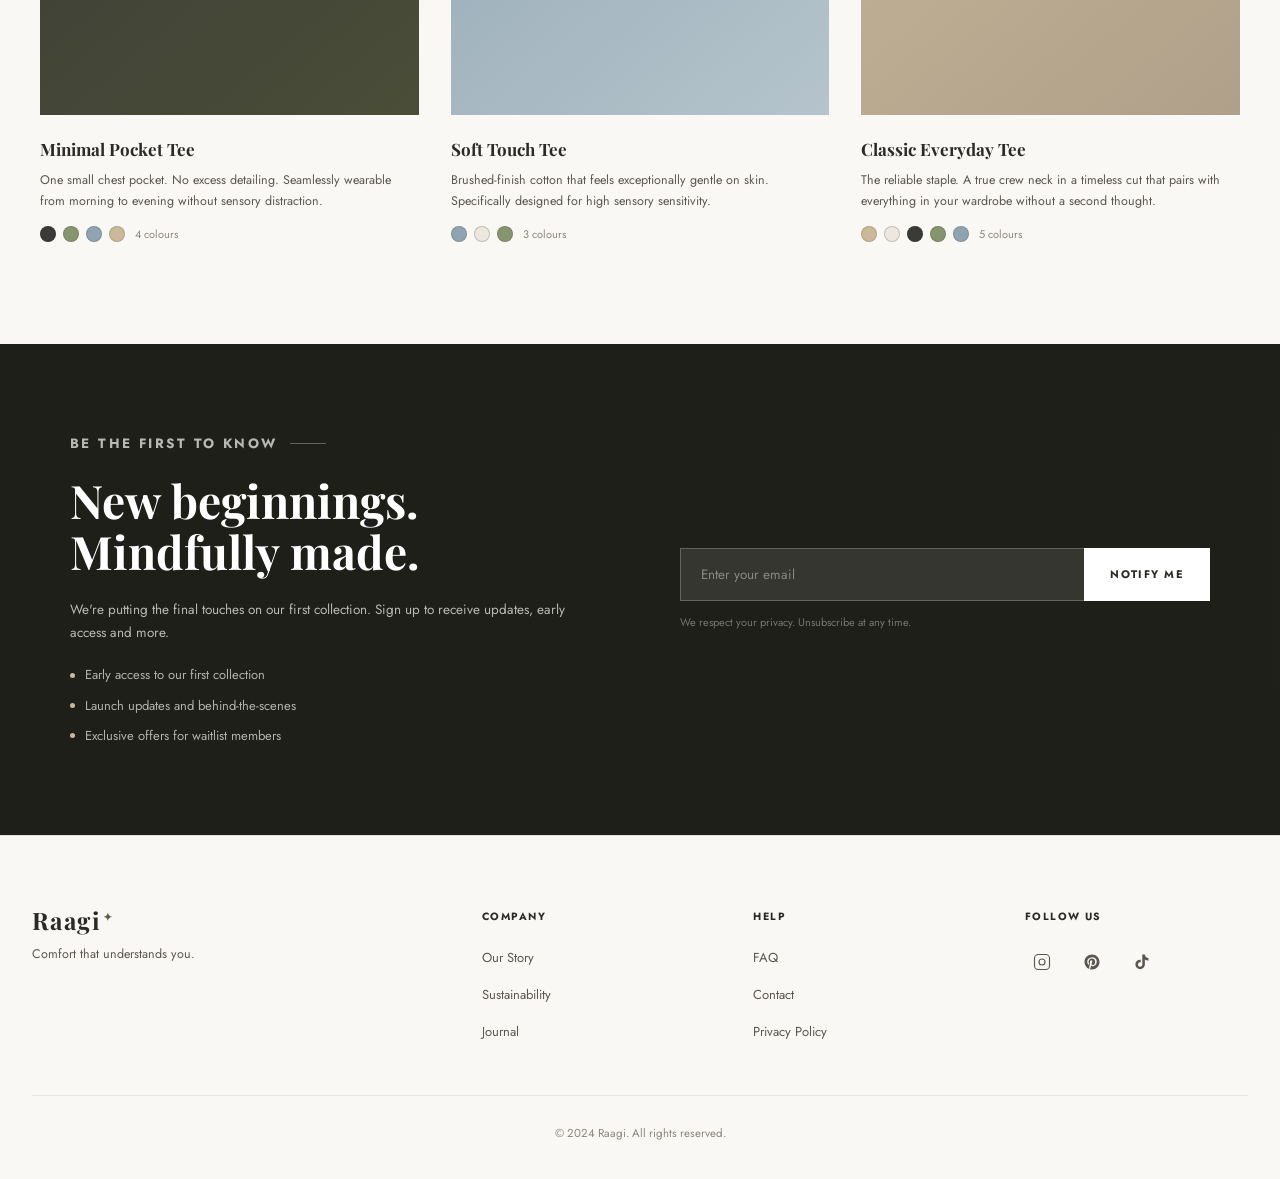
==== commit 5d580265: "Remove broken SVG placeholders, use gradient backgrounds instead" ====
--- a/shop.html
+++ b/shop.html
@@ -64,7 +64,7 @@
       <!-- Product 1 -->
       <article class="product-card">
         <div class="product-img-wrap">
-          <div class="product-img-ph" style="background: url('/images/product-1.svg') center/cover no-repeat, linear-gradient(140deg,#ede8df,#c9b99a);">&nbsp;</div>
+          <div class="product-img-ph" style="background: linear-gradient(140deg,#ede8df,#c9b99a);">&nbsp;</div>
           <span class="product-badge">Launching Soon</span>
         </div>
         <h2 class="product-name">Essential Comfort Tee</h2>
@@ -81,7 +81,7 @@
       <!-- Product 2 -->
       <article class="product-card">
         <div class="product-img-wrap">
-          <div class="product-img-ph" style="background: url('/images/product-2.svg') center/cover no-repeat, linear-gradient(140deg,#dde0d5,#87956e);">&nbsp;</div>
+          <div class="product-img-ph" style="background: linear-gradient(140deg,#dde0d5,#87956e);">&nbsp;</div>
           <span class="product-badge">Launching Soon</span>
         </div>
         <h2 class="product-name">Focus Fit Tee</h2>
@@ -97,7 +97,7 @@
       <!-- Product 3 -->
       <article class="product-card">
         <div class="product-img-wrap">
-          <div class="product-img-ph" style="background: url('/images/product-3.svg') center/cover no-repeat, linear-gradient(140deg,#f5f0e8,#ede8df);">&nbsp;</div>
+          <div class="product-img-ph" style="background: linear-gradient(140deg,#f5f0e8,#ede8df);">&nbsp;</div>
           <span class="product-badge">Launching Soon</span>
         </div>
         <h2 class="product-name">Everyday Oversized Tee</h2>
@@ -113,7 +113,7 @@
       <!-- Product 4 -->
       <article class="product-card">
         <div class="product-img-wrap">
-          <div class="product-img-ph" style="background: url('/images/product-4.svg') center/cover no-repeat, linear-gradient(140deg,#3a3a36,#4a4d38);">&nbsp;</div>
+          <div class="product-img-ph" style="background: linear-gradient(140deg,#3a3a36,#4a4d38);">&nbsp;</div>
           <span class="product-badge">Launching Soon</span>
         </div>
         <h2 class="product-name">Minimal Pocket Tee</h2>
@@ -130,7 +130,7 @@
       <!-- Product 5 -->
       <article class="product-card">
         <div class="product-img-wrap">
-          <div class="product-img-ph" style="background: url('/images/product-5.svg') center/cover no-repeat, linear-gradient(140deg,#8fa3b1,#b5c4cc);">&nbsp;</div>
+          <div class="product-img-ph" style="background: linear-gradient(140deg,#8fa3b1,#b5c4cc);">&nbsp;</div>
           <span class="product-badge">Launching Soon</span>
         </div>
         <h2 class="product-name">Soft Touch Tee</h2>
@@ -146,7 +146,7 @@
       <!-- Product 6 -->
       <article class="product-card">
         <div class="product-img-wrap">
-          <div class="product-img-ph" style="background: url('/images/product-6.svg') center/cover no-repeat, linear-gradient(140deg,#c9b99a,#b0a08a);">&nbsp;</div>
+          <div class="product-img-ph" style="background: linear-gradient(140deg,#c9b99a,#b0a08a);">&nbsp;</div>
           <span class="product-badge">Launching Soon</span>
         </div>
         <h2 class="product-name">Classic Everyday Tee</h2>
@@ -183,7 +183,7 @@
 
       <div class="waitlist-right">
         <div class="waitlist-form-wrap" id="waitlistFormWrap">
-          <form class="waitlist-form" id="waitlistForm" method="POST" action="https://formspree.io/f/YOUR_FORM_ID" novalidate>
+          <form class="waitlist-form" id="waitlistForm" method="POST" action="https://formspree.io/f/mdarkepk" novalidate>
             <input type="email" id="waitlistEmail" name="email" placeholder="Enter your email" autocomplete="email" required />
             <button type="submit">Notify Me</button>
           </form>
--- a/styles.css
+++ b/styles.css
@@ -204,7 +204,7 @@
 .hero-img {
   position: absolute;
   inset: 0;
-  background: #4a4840 url('/images/hero.svg') center/cover no-repeat;
+  background: #4a4840;
 }
 .hero-overlay {
   position: absolute;
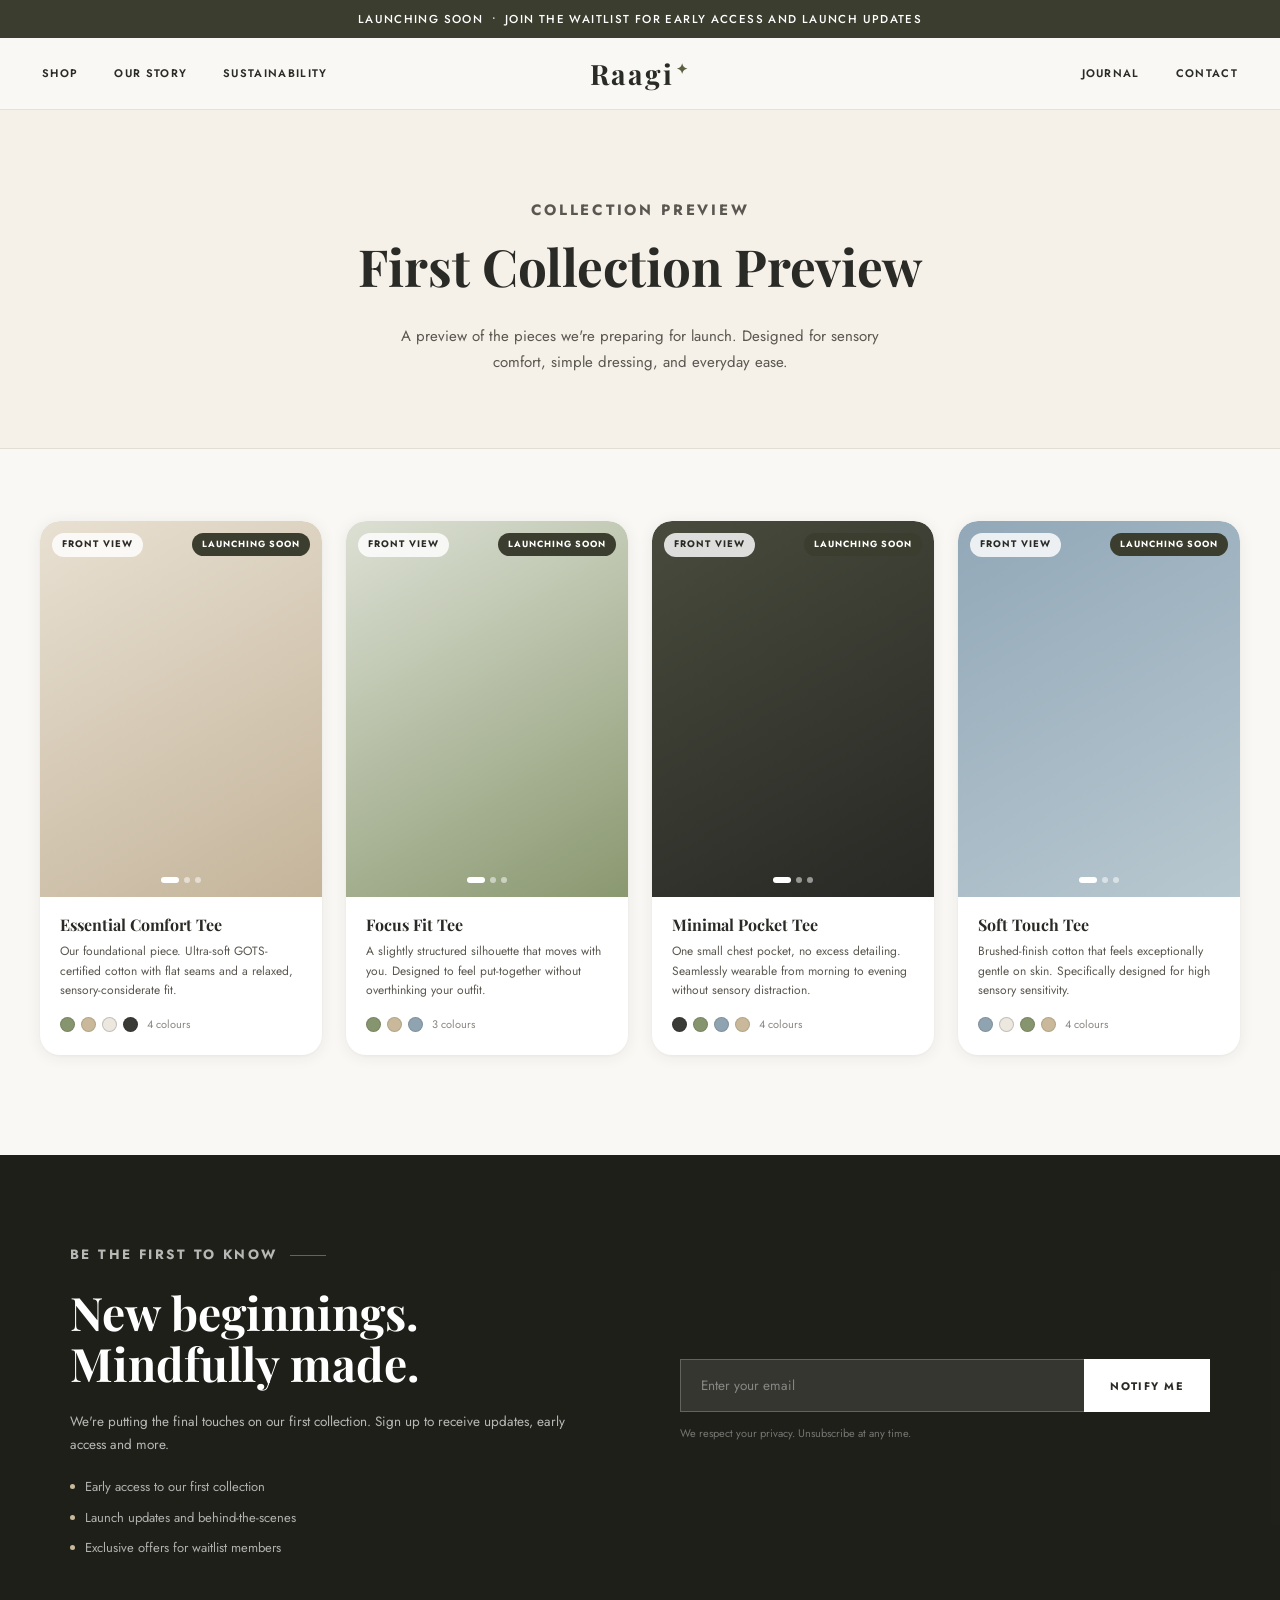
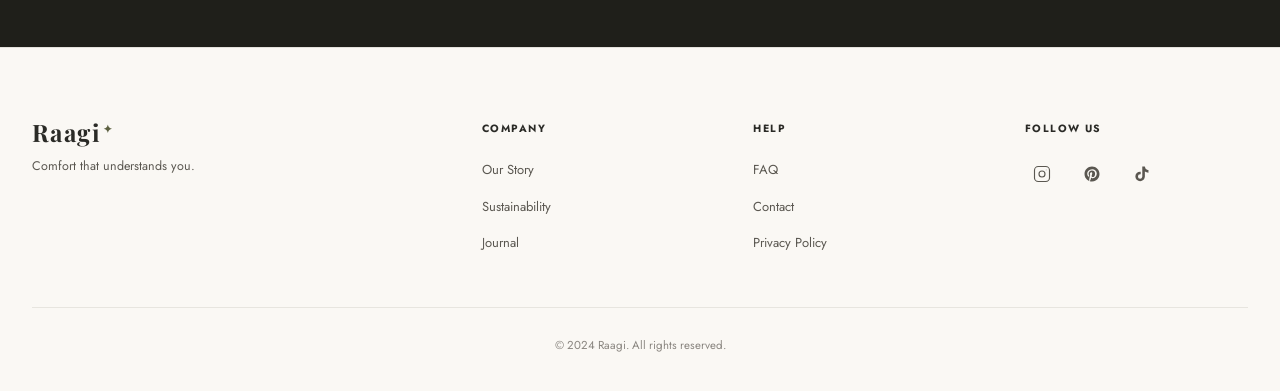
==== commit 7ee341bc: "Redesign shop: 4-column carousel cards with swipe, arrows, dots" ====
--- a/shop.html
+++ b/shop.html
@@ -61,103 +61,166 @@
   <section class="products-section">
     <div class="products-grid">
 
-      <!-- Product 1 -->
+      <!-- ── Product 1: Essential Comfort Tee ─────────────── -->
       <article class="product-card">
-        <div class="product-img-wrap">
-          <div class="product-img-ph" style="background: linear-gradient(140deg,#ede8df,#c9b99a);">&nbsp;</div>
-          <span class="product-badge">Launching Soon</span>
-        </div>
-        <h2 class="product-name">Essential Comfort Tee</h2>
-        <p class="product-desc">Our foundational piece. Ultra-soft GOTS-certified cotton with flat seams and a relaxed, sensory-considerate fit.</p>
-        <div class="product-swatches">
-          <span class="swatch sage" title="Sage"></span>
-          <span class="swatch sand" title="Sand"></span>
-          <span class="swatch cream-sw" title="Cream"></span>
-          <span class="swatch charcoal-s" title="Charcoal"></span>
-          <span class="swatch-label">5 colours</span>
+        <div class="card-carousel" data-carousel data-labels="Front View,Back View,Model Wearing">
+          <div class="carousel-track">
+            <div class="carousel-slide">
+              <div class="slide-img" style="background: linear-gradient(150deg,#e8e0d2,#c4b49a);"></div>
+            </div>
+            <div class="carousel-slide">
+              <div class="slide-img" style="background: linear-gradient(150deg,#ddd4c3,#b8a588);"></div>
+            </div>
+            <div class="carousel-slide">
+              <div class="slide-img" style="background: linear-gradient(150deg,#d3c9b8,#ad9a7c);"></div>
+            </div>
+          </div>
+          <button class="carousel-btn carousel-prev" aria-label="Previous image">
+            <svg viewBox="0 0 16 16"><polyline points="10,3 5,8 10,13"/></svg>
+          </button>
+          <button class="carousel-btn carousel-next" aria-label="Next image">
+            <svg viewBox="0 0 16 16"><polyline points="6,3 11,8 6,13"/></svg>
+          </button>
+          <span class="slide-label" data-label>Front View</span>
+          <span class="card-badge">Launching Soon</span>
+          <div class="carousel-dots">
+            <button class="carousel-dot active" data-dot="0" aria-label="Front view"></button>
+            <button class="carousel-dot" data-dot="1" aria-label="Back view"></button>
+            <button class="carousel-dot" data-dot="2" aria-label="Model wearing"></button>
+          </div>
+        </div>
+        <div class="card-info">
+          <h2 class="product-name">Essential Comfort Tee</h2>
+          <p class="product-desc">Our foundational piece. Ultra-soft GOTS-certified cotton with flat seams and a relaxed, sensory-considerate fit.</p>
+          <div class="product-swatches">
+            <span class="swatch sage" title="Sage"></span>
+            <span class="swatch sand" title="Sand"></span>
+            <span class="swatch cream-sw" title="Cream"></span>
+            <span class="swatch charcoal-s" title="Charcoal"></span>
+            <span class="swatch-label">4 colours</span>
+          </div>
         </div>
       </article>
 
-      <!-- Product 2 -->
+      <!-- ── Product 2: Focus Fit Tee ──────────────────────── -->
       <article class="product-card">
-        <div class="product-img-wrap">
-          <div class="product-img-ph" style="background: linear-gradient(140deg,#dde0d5,#87956e);">&nbsp;</div>
-          <span class="product-badge">Launching Soon</span>
-        </div>
-        <h2 class="product-name">Focus Fit Tee</h2>
-        <p class="product-desc">A slightly structured silhouette that moves with you. Designed to feel put-together without overthinking your outfit.</p>
-        <div class="product-swatches">
-          <span class="swatch sage" title="Sage"></span>
-          <span class="swatch sand" title="Sand"></span>
-          <span class="swatch dusty-blue" title="Dusty Blue"></span>
-          <span class="swatch-label">3 colours</span>
+        <div class="card-carousel" data-carousel data-labels="Front View,Back View,Model Wearing">
+          <div class="carousel-track">
+            <div class="carousel-slide">
+              <div class="slide-img" style="background: linear-gradient(150deg,#dce0d4,#8a9870);"></div>
+            </div>
+            <div class="carousel-slide">
+              <div class="slide-img" style="background: linear-gradient(150deg,#ced3c6,#7d8a64);"></div>
+            </div>
+            <div class="carousel-slide">
+              <div class="slide-img" style="background: linear-gradient(150deg,#c2c8bb,#717e59);"></div>
+            </div>
+          </div>
+          <button class="carousel-btn carousel-prev" aria-label="Previous image">
+            <svg viewBox="0 0 16 16"><polyline points="10,3 5,8 10,13"/></svg>
+          </button>
+          <button class="carousel-btn carousel-next" aria-label="Next image">
+            <svg viewBox="0 0 16 16"><polyline points="6,3 11,8 6,13"/></svg>
+          </button>
+          <span class="slide-label" data-label>Front View</span>
+          <span class="card-badge">Launching Soon</span>
+          <div class="carousel-dots">
+            <button class="carousel-dot active" data-dot="0" aria-label="Front view"></button>
+            <button class="carousel-dot" data-dot="1" aria-label="Back view"></button>
+            <button class="carousel-dot" data-dot="2" aria-label="Model wearing"></button>
+          </div>
+        </div>
+        <div class="card-info">
+          <h2 class="product-name">Focus Fit Tee</h2>
+          <p class="product-desc">A slightly structured silhouette that moves with you. Designed to feel put-together without overthinking your outfit.</p>
+          <div class="product-swatches">
+            <span class="swatch sage" title="Sage"></span>
+            <span class="swatch sand" title="Sand"></span>
+            <span class="swatch dusty-blue" title="Dusty Blue"></span>
+            <span class="swatch-label">3 colours</span>
+          </div>
         </div>
       </article>
 
-      <!-- Product 3 -->
+      <!-- ── Product 3: Minimal Pocket Tee ─────────────────── -->
       <article class="product-card">
-        <div class="product-img-wrap">
-          <div class="product-img-ph" style="background: linear-gradient(140deg,#f5f0e8,#ede8df);">&nbsp;</div>
-          <span class="product-badge">Launching Soon</span>
-        </div>
-        <h2 class="product-name">Everyday Oversized Tee</h2>
-        <p class="product-desc">Generous, unrestrictive fit in breathable fabric. For days when you need comfort over everything else.</p>
-        <div class="product-swatches">
-          <span class="swatch cream-sw" title="Cream"></span>
-          <span class="swatch sand" title="Sand"></span>
-          <span class="swatch charcoal-s" title="Charcoal"></span>
-          <span class="swatch-label">3 colours</span>
+        <div class="card-carousel" data-carousel data-labels="Front View,Back View,Model Wearing">
+          <div class="carousel-track">
+            <div class="carousel-slide">
+              <div class="slide-img" style="background: linear-gradient(150deg,#484b3c,#282825);"></div>
+            </div>
+            <div class="carousel-slide">
+              <div class="slide-img" style="background: linear-gradient(150deg,#3c4030,#1e1e1c);"></div>
+            </div>
+            <div class="carousel-slide">
+              <div class="slide-img" style="background: linear-gradient(150deg,#545748,#32322f);"></div>
+            </div>
+          </div>
+          <button class="carousel-btn carousel-prev" aria-label="Previous image">
+            <svg viewBox="0 0 16 16"><polyline points="10,3 5,8 10,13"/></svg>
+          </button>
+          <button class="carousel-btn carousel-next" aria-label="Next image">
+            <svg viewBox="0 0 16 16"><polyline points="6,3 11,8 6,13"/></svg>
+          </button>
+          <span class="slide-label" data-label>Front View</span>
+          <span class="card-badge">Launching Soon</span>
+          <div class="carousel-dots">
+            <button class="carousel-dot active" data-dot="0" aria-label="Front view"></button>
+            <button class="carousel-dot" data-dot="1" aria-label="Back view"></button>
+            <button class="carousel-dot" data-dot="2" aria-label="Model wearing"></button>
+          </div>
+        </div>
+        <div class="card-info">
+          <h2 class="product-name">Minimal Pocket Tee</h2>
+          <p class="product-desc">One small chest pocket, no excess detailing. Seamlessly wearable from morning to evening without sensory distraction.</p>
+          <div class="product-swatches">
+            <span class="swatch charcoal-s" title="Charcoal"></span>
+            <span class="swatch sage" title="Sage"></span>
+            <span class="swatch dusty-blue" title="Dusty Blue"></span>
+            <span class="swatch sand" title="Sand"></span>
+            <span class="swatch-label">4 colours</span>
+          </div>
         </div>
       </article>
 
-      <!-- Product 4 -->
+      <!-- ── Product 4: Soft Touch Tee ─────────────────────── -->
       <article class="product-card">
-        <div class="product-img-wrap">
-          <div class="product-img-ph" style="background: linear-gradient(140deg,#3a3a36,#4a4d38);">&nbsp;</div>
-          <span class="product-badge">Launching Soon</span>
-        </div>
-        <h2 class="product-name">Minimal Pocket Tee</h2>
-        <p class="product-desc">One small chest pocket. No excess detailing. Seamlessly wearable from morning to evening without sensory distraction.</p>
-        <div class="product-swatches">
-          <span class="swatch charcoal-s" title="Charcoal"></span>
-          <span class="swatch sage" title="Sage"></span>
-          <span class="swatch dusty-blue" title="Dusty Blue"></span>
-          <span class="swatch sand" title="Sand"></span>
-          <span class="swatch-label">4 colours</span>
-        </div>
-      </article>
-
-      <!-- Product 5 -->
-      <article class="product-card">
-        <div class="product-img-wrap">
-          <div class="product-img-ph" style="background: linear-gradient(140deg,#8fa3b1,#b5c4cc);">&nbsp;</div>
-          <span class="product-badge">Launching Soon</span>
-        </div>
-        <h2 class="product-name">Soft Touch Tee</h2>
-        <p class="product-desc">Brushed-finish cotton that feels exceptionally gentle on skin. Specifically designed for high sensory sensitivity.</p>
-        <div class="product-swatches">
-          <span class="swatch dusty-blue" title="Dusty Blue"></span>
-          <span class="swatch cream-sw" title="Cream"></span>
-          <span class="swatch sage" title="Sage"></span>
-          <span class="swatch-label">3 colours</span>
-        </div>
-      </article>
-
-      <!-- Product 6 -->
-      <article class="product-card">
-        <div class="product-img-wrap">
-          <div class="product-img-ph" style="background: linear-gradient(140deg,#c9b99a,#b0a08a);">&nbsp;</div>
-          <span class="product-badge">Launching Soon</span>
-        </div>
-        <h2 class="product-name">Classic Everyday Tee</h2>
-        <p class="product-desc">The reliable staple. A true crew neck in a timeless cut that pairs with everything in your wardrobe without a second thought.</p>
-        <div class="product-swatches">
-          <span class="swatch sand" title="Sand"></span>
-          <span class="swatch cream-sw" title="Cream"></span>
-          <span class="swatch charcoal-s" title="Charcoal"></span>
-          <span class="swatch sage" title="Sage"></span>
-          <span class="swatch dusty-blue" title="Dusty Blue"></span>
-          <span class="swatch-label">5 colours</span>
+        <div class="card-carousel" data-carousel data-labels="Front View,Back View,Model Wearing">
+          <div class="carousel-track">
+            <div class="carousel-slide">
+              <div class="slide-img" style="background: linear-gradient(150deg,#92a8b8,#b8c8d0);"></div>
+            </div>
+            <div class="carousel-slide">
+              <div class="slide-img" style="background: linear-gradient(150deg,#7f98aa,#a8bbc5);"></div>
+            </div>
+            <div class="carousel-slide">
+              <div class="slide-img" style="background: linear-gradient(150deg,#6d8898,#98adb8);"></div>
+            </div>
+          </div>
+          <button class="carousel-btn carousel-prev" aria-label="Previous image">
+            <svg viewBox="0 0 16 16"><polyline points="10,3 5,8 10,13"/></svg>
+          </button>
+          <button class="carousel-btn carousel-next" aria-label="Next image">
+            <svg viewBox="0 0 16 16"><polyline points="6,3 11,8 6,13"/></svg>
+          </button>
+          <span class="slide-label" data-label>Front View</span>
+          <span class="card-badge">Launching Soon</span>
+          <div class="carousel-dots">
+            <button class="carousel-dot active" data-dot="0" aria-label="Front view"></button>
+            <button class="carousel-dot" data-dot="1" aria-label="Back view"></button>
+            <button class="carousel-dot" data-dot="2" aria-label="Model wearing"></button>
+          </div>
+        </div>
+        <div class="card-info">
+          <h2 class="product-name">Soft Touch Tee</h2>
+          <p class="product-desc">Brushed-finish cotton that feels exceptionally gentle on skin. Specifically designed for high sensory sensitivity.</p>
+          <div class="product-swatches">
+            <span class="swatch dusty-blue" title="Dusty Blue"></span>
+            <span class="swatch cream-sw" title="Cream"></span>
+            <span class="swatch sage" title="Sage"></span>
+            <span class="swatch sand" title="Sand"></span>
+            <span class="swatch-label">4 colours</span>
+          </div>
         </div>
       </article>
 
--- a/styles.css
+++ b/styles.css
@@ -646,75 +646,190 @@
 
 .products-section {
   background: var(--cream);
-  padding: 80px 32px 100px;
+  padding: 72px 40px 100px;
 }
 .products-grid {
-  max-width: 1200px;
+  max-width: 1360px;
   margin: 0 auto;
   display: grid;
-  grid-template-columns: repeat(3, 1fr);
-  gap: 48px 32px;
-}
-.product-card { display: flex; flex-direction: column; }
-.product-img-wrap {
+  grid-template-columns: repeat(4, 1fr);
+  gap: 24px;
+}
+
+/* ── Product card ──────────────────────────────────────────── */
+.product-card {
+  background: var(--white);
+  border-radius: 20px;
+  overflow: hidden;
+  box-shadow: 0 2px 16px rgba(42,42,38,.07), 0 1px 3px rgba(42,42,38,.04);
+  transition: box-shadow .35s ease, transform .35s ease;
+  display: flex;
+  flex-direction: column;
+}
+.product-card:hover {
+  box-shadow: 0 12px 40px rgba(42,42,38,.13), 0 2px 8px rgba(42,42,38,.06);
+  transform: translateY(-4px);
+}
+
+/* ── Carousel ──────────────────────────────────────────────── */
+.card-carousel {
   position: relative;
   aspect-ratio: 3/4;
   overflow: hidden;
-  background: var(--beige-mid);
-  margin-bottom: 20px;
-}
-.product-img-ph {
+  border-radius: 20px 20px 0 0;
+  user-select: none;
+  -webkit-user-select: none;
+}
+.carousel-track {
+  display: flex;
+  height: 100%;
+  transition: transform .42s cubic-bezier(.4,0,.2,1);
+  will-change: transform;
+}
+.carousel-slide {
+  flex: 0 0 100%;
+  height: 100%;
+}
+.slide-img {
   width: 100%;
   height: 100%;
-  background: linear-gradient(140deg, var(--beige-mid) 0%, var(--sand) 100%);
+  display: block;
+}
+
+/* Arrow buttons — visible only on hover */
+.carousel-btn {
+  position: absolute;
+  top: 50%;
+  transform: translateY(-50%);
+  width: 36px;
+  height: 36px;
+  border-radius: 50%;
+  background: rgba(255,255,255,.88);
+  backdrop-filter: blur(6px);
+  -webkit-backdrop-filter: blur(6px);
+  border: none;
+  cursor: pointer;
   display: flex;
   align-items: center;
   justify-content: center;
-  color: rgba(255,255,255,.55);
-  font-size: 11px;
-  letter-spacing: .08em;
-  text-transform: uppercase;
-  transition: transform .5s ease;
-}
-.product-card:hover .product-img-ph { transform: scale(1.04); }
-.product-badge {
+  opacity: 0;
+  pointer-events: none;
+  transition: opacity .22s, background .18s;
+  z-index: 4;
+}
+.carousel-btn:hover { background: var(--white); }
+.carousel-btn svg {
+  width: 14px;
+  height: 14px;
+  stroke: var(--charcoal);
+  fill: none;
+  stroke-width: 2.2;
+  stroke-linecap: round;
+  stroke-linejoin: round;
+}
+.carousel-prev { left: 10px; }
+.carousel-next { right: 10px; }
+.card-carousel:hover .carousel-btn {
+  opacity: 1;
+  pointer-events: auto;
+}
+
+/* Pagination dots — pill style */
+.carousel-dots {
   position: absolute;
-  top: 14px;
-  left: 14px;
+  bottom: 14px;
+  left: 50%;
+  transform: translateX(-50%);
+  display: flex;
+  gap: 5px;
+  align-items: center;
+  z-index: 4;
+}
+.carousel-dot {
+  height: 6px;
+  width: 6px;
+  border-radius: 3px;
+  border: none;
+  background: rgba(255,255,255,.5);
+  cursor: pointer;
+  padding: 0;
+  transition: background .25s, width .28s cubic-bezier(.4,0,.2,1);
+}
+.carousel-dot.active {
+  background: var(--white);
+  width: 18px;
+}
+
+/* Slide label pill */
+.slide-label {
+  position: absolute;
+  top: 12px;
+  left: 12px;
+  background: rgba(255,255,255,.82);
+  backdrop-filter: blur(4px);
+  -webkit-backdrop-filter: blur(4px);
+  color: var(--charcoal);
+  font-family: var(--font-sans);
+  font-size: 9.5px;
+  font-weight: 700;
+  letter-spacing: .10em;
+  text-transform: uppercase;
+  padding: 4px 10px;
+  border-radius: 20px;
+  z-index: 3;
+  pointer-events: none;
+}
+
+/* Launching Soon badge */
+.card-badge {
+  position: absolute;
+  top: 12px;
+  right: 12px;
   background: var(--olive);
   color: var(--white);
-  font-size: 9.5px;
-  font-weight: 700;
-  letter-spacing: .12em;
-  text-transform: uppercase;
-  padding: 5px 11px;
-  z-index: 1;
+  font-size: 9px;
+  font-weight: 700;
+  letter-spacing: .10em;
+  text-transform: uppercase;
+  padding: 4px 10px;
+  border-radius: 20px;
+  z-index: 3;
+}
+
+/* Card info area */
+.card-info {
+  padding: 18px 20px 22px;
+  display: flex;
+  flex-direction: column;
+  flex: 1;
 }
 .product-name {
   font-family: var(--font-serif);
-  font-size: 17px;
-  font-weight: 700;
-  color: var(--charcoal);
+  font-size: 16px;
+  font-weight: 700;
+  color: var(--charcoal);
+  line-height: 1.25;
   margin-bottom: 7px;
 }
 .product-desc {
-  font-size: 12.5px;
+  font-size: 12px;
   color: var(--text-soft);
   line-height: 1.65;
   margin-bottom: 14px;
+  flex: 1;
 }
 .product-swatches {
   display: flex;
   align-items: center;
-  gap: 7px;
+  gap: 6px;
+  margin-top: auto;
 }
 .swatch {
-  width: 16px;
-  height: 16px;
+  width: 15px;
+  height: 15px;
   border-radius: 50%;
   border: 1.5px solid rgba(0,0,0,.12);
   flex-shrink: 0;
-  title: attr(data-name);
 }
 .swatch.sage       { background: #87956e; }
 .swatch.sand       { background: #c9b99a; }
@@ -740,11 +855,14 @@
   .story-img-card.second { grid-column: 1; grid-row: 2; }
 }
 
+@media (max-width: 1100px) {
+  .products-grid { grid-template-columns: repeat(2, 1fr); gap: 20px; }
+}
+
 @media (max-width: 900px) {
   .values-inner { grid-template-columns: repeat(2, 1fr); gap: 36px 24px; }
   .waitlist-inner { grid-template-columns: 1fr; gap: 40px; padding: 64px 40px; }
   .footer-inner { grid-template-columns: 1fr 1fr; row-gap: 40px; }
-  .products-grid { grid-template-columns: repeat(2, 1fr); }
   .nav-left .nav-link,
   .nav-right .nav-link { display: none; }
   .nav-hamburger { display: flex; }
@@ -767,7 +885,8 @@
     border-right: 1px solid rgba(255,255,255,.22);
     border-bottom: none;
   }
-  .products-grid { grid-template-columns: 1fr; max-width: 420px; }
+  .products-section { padding: 52px 20px 80px; }
+  .products-grid { grid-template-columns: 1fr; max-width: 400px; margin: 0 auto; gap: 20px; }
   .announcement-bar { font-size: 10px; letter-spacing: .07em; }
   .nav-inner { padding: 0 20px; }
   .hero-text h1 { font-size: 36px; }
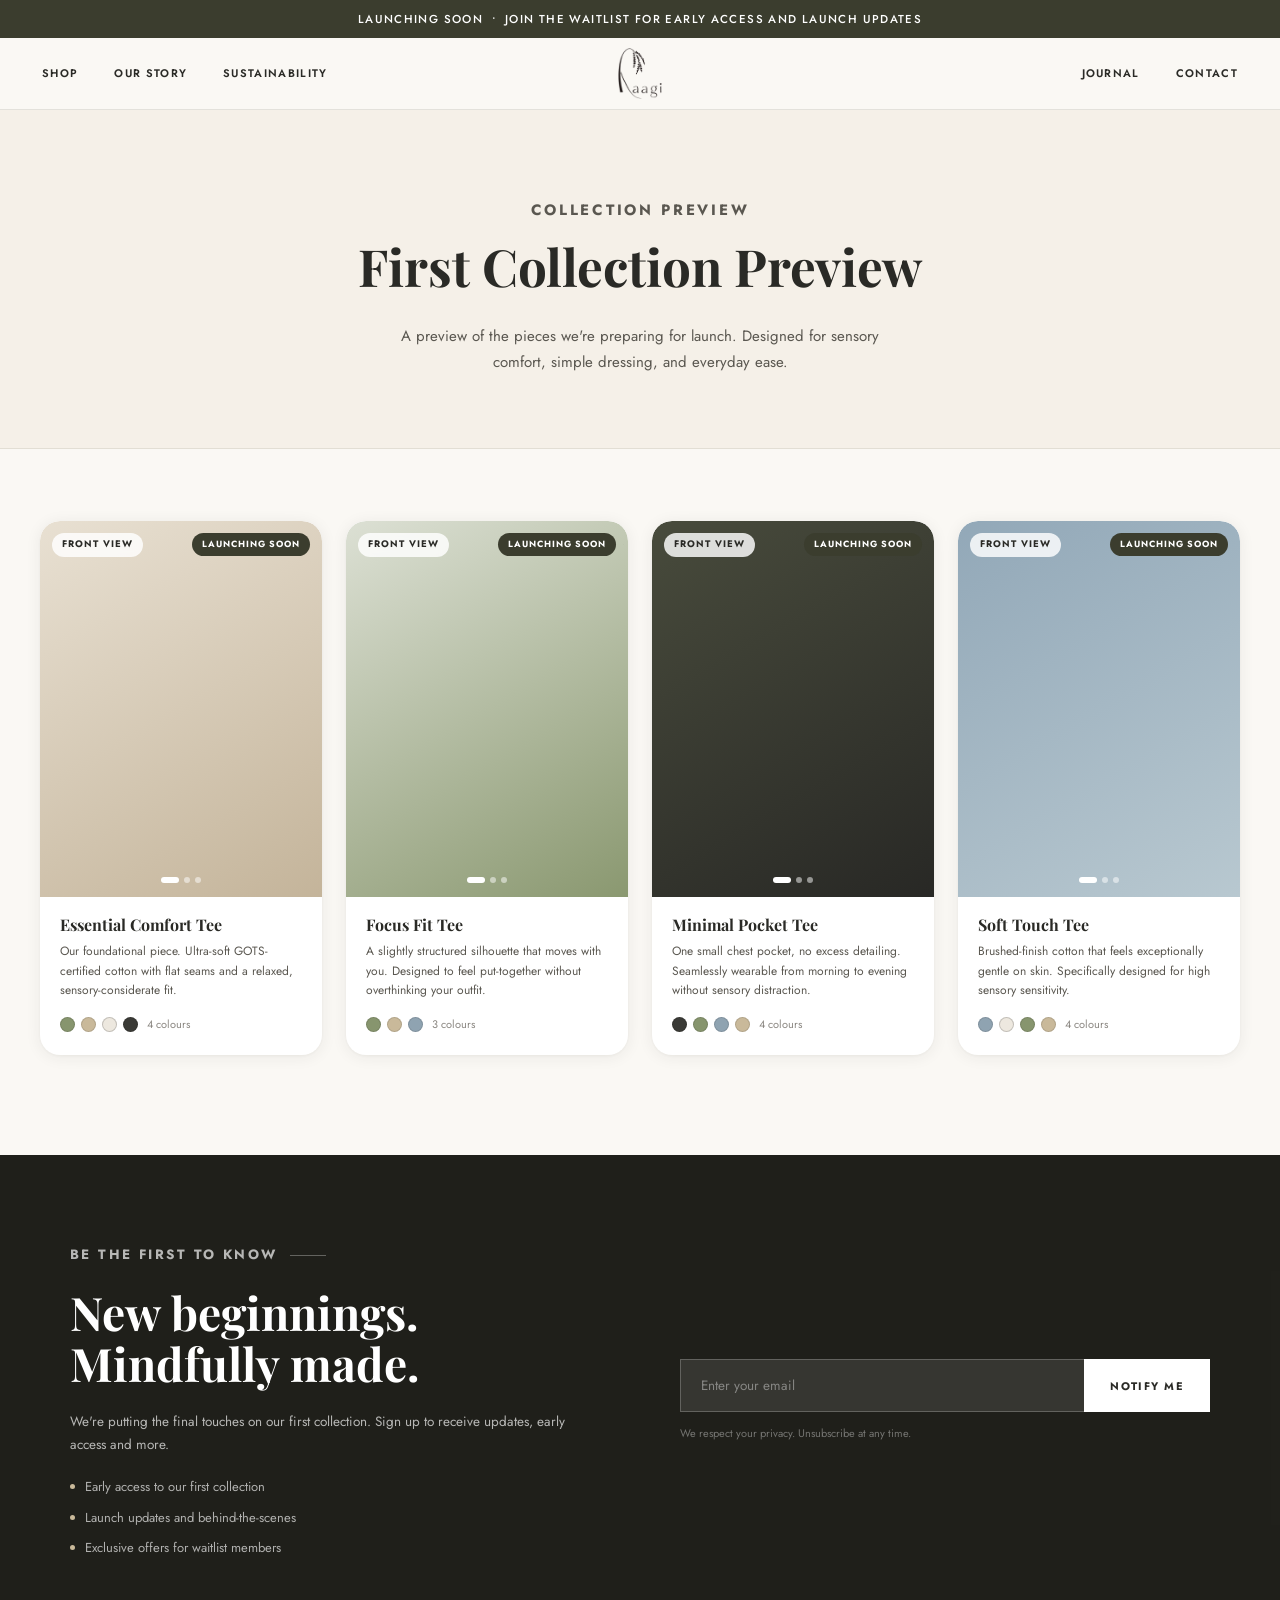
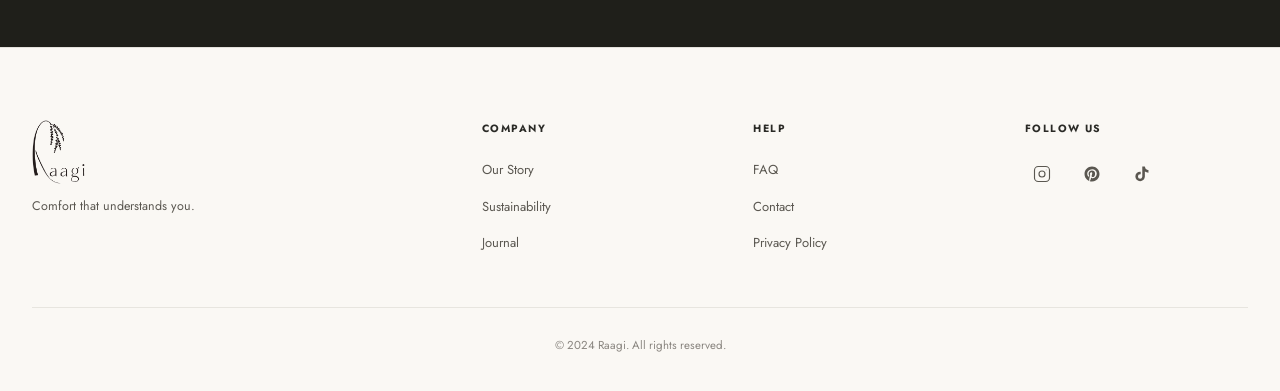
==== commit 02c67a6c: "Added slides" ====
--- a/shop.html
+++ b/shop.html
@@ -26,7 +26,7 @@
       </div>
 
       <a href="index.html" class="nav-logo">
-        <span class="nav-logo-text">Raagi<sup>✦</sup></span>
+        <img src="/images/logo.png" alt="Raagi" class="nav-logo-img" />
       </a>
 
       <div class="nav-right">
@@ -265,7 +265,7 @@
     <div class="footer-inner">
 
       <div class="footer-brand">
-        <div class="footer-logo-text">Raagi<sup>✦</sup></div>
+        <img src="/images/logo.png" alt="Raagi" class="footer-logo-img" />
         <p class="footer-brand-tagline">Comfort that understands you.</p>
       </div>
 
--- a/styles.css
+++ b/styles.css
@@ -102,25 +102,21 @@
 .nav-logo {
   text-align: center;
   display: flex;
-  flex-direction: column;
-  align-items: center;
-  line-height: 1;
-}
-.nav-logo-text {
-  font-family: var(--font-serif);
-  font-size: 28px;
-  font-weight: 700;
-  letter-spacing: .08em;
-  color: var(--charcoal);
-  line-height: 1;
-  display: flex;
-  align-items: flex-start;
-  gap: 2px;
-}
-.nav-logo-text sup {
-  font-size: 14px;
-  color: var(--olive-light);
-  margin-top: 2px;
+  align-items: center;
+  justify-content: center;
+}
+.nav-logo-img {
+  height: 52px;
+  width: auto;
+  display: block;
+  object-fit: contain;
+}
+.footer-logo-img {
+  height: 64px;
+  width: auto;
+  display: block;
+  object-fit: contain;
+  margin-bottom: 10px;
 }
 
 /* Mobile hamburger */
@@ -555,22 +551,6 @@
   gap: 48px;
   padding-bottom: 52px;
   border-bottom: 1px solid rgba(58,61,46,.10);
-}
-.footer-logo-text {
-  font-family: var(--font-serif);
-  font-size: 24px;
-  font-weight: 700;
-  color: var(--charcoal);
-  letter-spacing: .06em;
-  display: flex;
-  align-items: flex-start;
-  gap: 2px;
-  line-height: 1;
-}
-.footer-logo-text sup {
-  font-size: 11px;
-  color: var(--olive-light);
-  margin-top: 3px;
 }
 .footer-brand-tagline {
   font-size: 12.5px;
